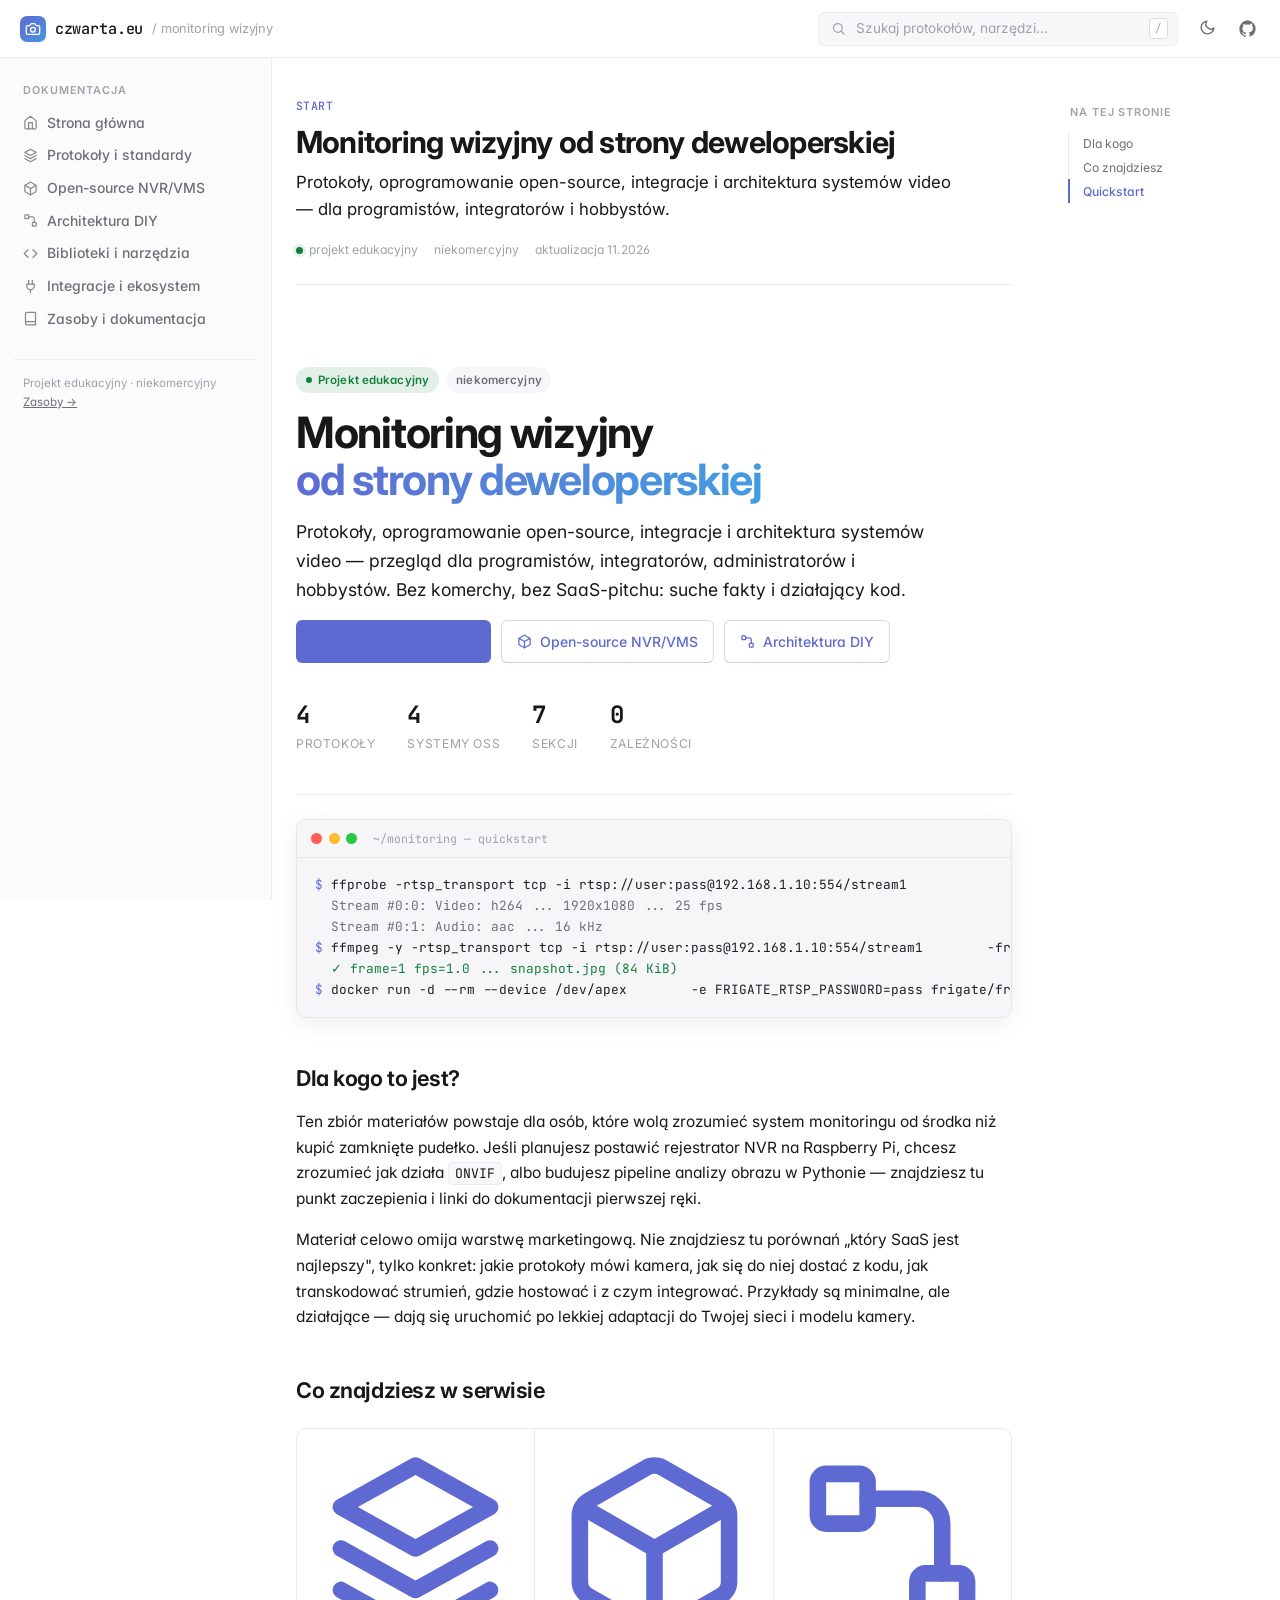
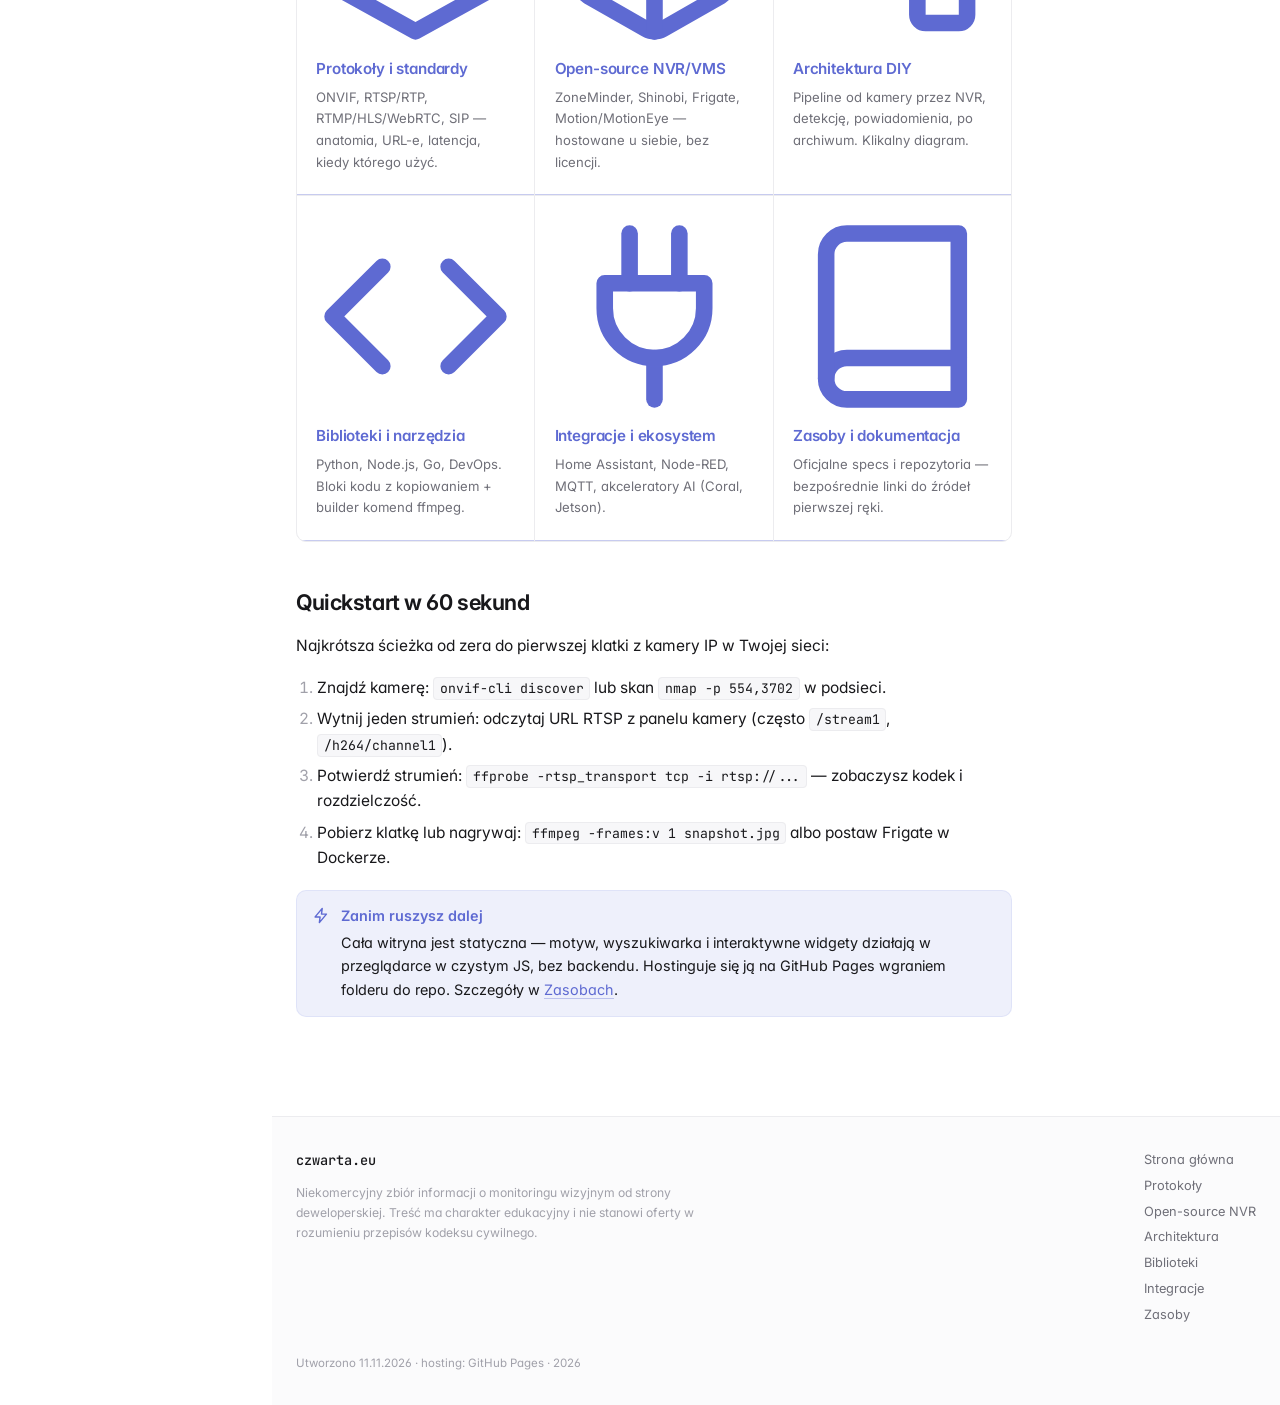
==== index.html @ 7a82b3ee "Add files via upload" ====
<!DOCTYPE html>
<html lang="pl" data-theme="light">
<head>
<meta charset="UTF-8">
<meta name="viewport" content="width=device-width, initial-scale=1.0">
<title>Monitoring wizyjny — od strony deweloperskiej</title>
<meta name="description" content="Protokoły, open-source NVR, architektura i integracje systemów monitoringu video — zbiór techniczny dla programistów i integratorów.">
<meta name="theme-color" content="#5e6ad2">
<meta property="og:title" content="Monitoring wizyjny — od strony deweloperskiej">
<meta property="og:description" content="Protokoły, open-source NVR, architektura i integracje systemów monitoringu video — zbiór techniczny dla programistów i integratorów.">
<meta property="og:type" content="website">
<meta property="og:locale" content="pl_PL">
<link rel="stylesheet" href="./assets/style.css">
<link rel="icon" href="data:image/svg+xml,%3Csvg xmlns='http://www.w3.org/2000/svg' viewBox='0 0 24 24'%3E%3Crect width='24' height='24' rx='5' fill='%235e6ad2'/%3E%3Cpath d='M14.5 7h-4L8 9H6a1.5 1.5 0 0 0-1.5 1.5v5A1.5 1.5 0 0 0 6 17h12a1.5 1.5 0 0 0 1.5-1.5v-5A1.5 1.5 0 0 0 18 9h-2l-1.5-2Z' fill='none' stroke='white' stroke-width='1.5'/%3E%3Ccircle cx='12' cy='13' r='2.5' fill='none' stroke='white' stroke-width='1.5'/%3E%3C/svg%3E">
</head>
<body>
<a class="skip" href="#main">Przejdź do treści</a>
<header class="topbar">
  <button class="icon-btn menu-btn" data-menu-open aria-label="Otwórz menu" aria-expanded="false" aria-controls="sidebar"><svg viewBox="0 0 24 24" fill="none" stroke="currentColor" stroke-width="2" stroke-linecap="round"><path d="M3 6h18M3 12h18M3 18h18"/></svg></button>
  <a class="brand" href="./index.html" aria-label="czwarta.eu — strona główna">
    <span class="brand-mark" aria-hidden="true"><svg viewBox="0 0 24 24" fill="none" stroke="currentColor" stroke-width="2" stroke-linecap="round" stroke-linejoin="round"><path d="M14.5 4h-5L7 7H4a2 2 0 0 0-2 2v9a2 2 0 0 0 2 2h16a2 2 0 0 0 2-2V9a2 2 0 0 0-2-2h-3l-2.5-3Z"/><circle cx="12" cy="13" r="3.5"/></svg></span>
    <span class="brand-domain">czwarta.eu</span>
    <span class="brand-sub">/ monitoring wizyjny</span>
  </a>
  <span class="spacer"></span>
  <div class="search" data-search>
    <div class="search-field">
      <svg viewBox="0 0 24 24" fill="none" stroke="currentColor" stroke-width="2" stroke-linecap="round" stroke-linejoin="round"><circle cx="11" cy="11" r="7"/><path d="m21 21-4.3-4.3"/></svg>
      <input type="text" class="search-input" placeholder="Szukaj protokołów, narzędzi…" aria-label="Szukaj" autocomplete="off" spellcheck="false">
      <kbd class="search-kbd">/</kbd>
    </div>
    <div class="search-results" role="listbox" aria-label="Wyniki wyszukiwania"></div>
  </div>
  <div class="topbar-actions">
    <button class="icon-btn" data-theme-toggle aria-label="Przełącz motyw" title="Przełącz motyw (t)">
      <span class="moon"><svg viewBox="0 0 24 24" fill="none" stroke="currentColor" stroke-width="2" stroke-linecap="round" stroke-linejoin="round"><path d="M21 12.8A9 9 0 1 1 11.2 3 7 7 0 0 0 21 12.8Z"/></svg></span><span class="sun"><svg viewBox="0 0 24 24" fill="none" stroke="currentColor" stroke-width="2" stroke-linecap="round" stroke-linejoin="round"><circle cx="12" cy="12" r="4"/><path d="M12 2v2M12 20v2M4.9 4.9l1.4 1.4M17.7 17.7l1.4 1.4M2 12h2M20 12h2M4.9 19.1l1.4-1.4M17.7 6.3l1.4-1.4"/></svg></span>
    </button>
    <a class="icon-btn" href="https://github.com" target="_blank" rel="noopener" aria-label="Kod źródłowy na GitHub" title="GitHub"><svg viewBox="0 0 24 24" fill="currentColor"><path d="M12 .5A12 12 0 0 0 .5 12.5a12 12 0 0 0 8.2 11.4c.6.1.8-.3.8-.6v-2c-3.3.7-4-1.6-4-1.6-.6-1.4-1.3-1.8-1.3-1.8-1.1-.7.1-.7.1-.7 1.2.1 1.8 1.2 1.8 1.2 1.1 1.8 2.8 1.3 3.5 1 .1-.8.4-1.3.8-1.6-2.7-.3-5.5-1.3-5.5-5.9 0-1.3.5-2.4 1.2-3.2 0-.4-.5-1.6.2-3.2 0 0 1-.3 3.3 1.2a11.5 11.5 0 0 1 6 0C17.3 4.7 18.3 5 18.3 5c.7 1.6.2 2.8.1 3.2.8.8 1.2 1.9 1.2 3.2 0 4.6-2.8 5.6-5.5 5.9.4.4.8 1.1.8 2.2v3.3c0 .3.2.7.8.6A12 12 0 0 0 23.5 12.5 12 12 0 0 0 12 .5Z"/></svg></a>
  </div>
</header>
<div class="layout">
<aside class="sidebar" id="sidebar">
  <nav class="nav-section">
    <div class="nav-label">Dokumentacja</div>
    <a class="nav-link" href="./index.html"><span class="nav-ico" aria-hidden="true"><svg viewBox="0 0 24 24" fill="none" stroke="currentColor" stroke-width="2" stroke-linecap="round" stroke-linejoin="round"><path d="m3 9 9-7 9 7v11a2 2 0 0 1-2 2H5a2 2 0 0 1-2-2z"/><path d="M9 22V12h6v10"/></svg></span><span>Strona główna</span></a>
    <a class="nav-link" href="./protocols.html"><span class="nav-ico" aria-hidden="true"><svg viewBox="0 0 24 24" fill="none" stroke="currentColor" stroke-width="2" stroke-linecap="round" stroke-linejoin="round"><path d="m12 2 9 5-9 5-9-5 9-5Z"/><path d="m3 12 9 5 9-5"/><path d="m3 17 9 5 9-5"/></svg></span><span>Protokoły i standardy</span></a>
    <a class="nav-link" href="./oss.html"><span class="nav-ico" aria-hidden="true"><svg viewBox="0 0 24 24" fill="none" stroke="currentColor" stroke-width="2" stroke-linecap="round" stroke-linejoin="round"><path d="M21 8a2 2 0 0 0-1-1.73l-7-4a2 2 0 0 0-2 0l-7 4A2 2 0 0 0 3 8v8a2 2 0 0 0 1 1.73l7 4a2 2 0 0 0 2 0l7-4A2 2 0 0 0 21 16Z"/><path d="m3.3 7 8.7 5 8.7-5"/><path d="M12 22V12"/></svg></span><span>Open-source NVR/VMS</span></a>
    <a class="nav-link" href="./architecture.html"><span class="nav-ico" aria-hidden="true"><svg viewBox="0 0 24 24" fill="none" stroke="currentColor" stroke-width="2" stroke-linecap="round" stroke-linejoin="round"><rect x="3" y="3" width="6" height="6" rx="1"/><rect x="15" y="15" width="6" height="6" rx="1"/><path d="M9 6h6a3 3 0 0 1 3 3v6"/></svg></span><span>Architektura DIY</span></a>
    <a class="nav-link" href="./libraries.html"><span class="nav-ico" aria-hidden="true"><svg viewBox="0 0 24 24" fill="none" stroke="currentColor" stroke-width="2" stroke-linecap="round" stroke-linejoin="round"><polyline points="16 18 22 12 16 6"/><polyline points="8 6 2 12 8 18"/></svg></span><span>Biblioteki i narzędzia</span></a>
    <a class="nav-link" href="./integration.html"><span class="nav-ico" aria-hidden="true"><svg viewBox="0 0 24 24" fill="none" stroke="currentColor" stroke-width="2" stroke-linecap="round" stroke-linejoin="round"><path d="M12 22v-5"/><path d="M9 8V2"/><path d="M15 8V2"/><path d="M18 8v3a6 6 0 0 1-12 0V8Z"/></svg></span><span>Integracje i ekosystem</span></a>
    <a class="nav-link" href="./resources.html"><span class="nav-ico" aria-hidden="true"><svg viewBox="0 0 24 24" fill="none" stroke="currentColor" stroke-width="2" stroke-linecap="round" stroke-linejoin="round"><path d="M4 19.5A2.5 2.5 0 0 1 6.5 17H20"/><path d="M6.5 2H20v20H6.5A2.5 2.5 0 0 1 4 19.5v-15A2.5 2.5 0 0 1 6.5 2Z"/></svg></span><span>Zasoby i dokumentacja</span></a>
  </nav>
  <div class="sidebar-foot">
    Projekt edukacyjny · niekomercyjny<br>
    <a href="./resources.html">Zasoby →</a>
  </div>
</aside>
<div class="sidebar-overlay" data-menu-close aria-hidden="true"></div>
  <div class="main" id="main">
    <div class="main-inner">
      <div class="content">
        <div class="page-head">
          <div class="page-eyebrow">Start</div>
          <h1 class="page-title">Monitoring wizyjny od strony deweloperskiej</h1>
          <p class="page-lead">Protokoły, oprogramowanie open-source, integracje i architektura systemów video — dla programistów, integratorów i hobbystów.</p>
          <div class="page-meta"><span><span class="dot"></span> projekt edukacyjny</span><span><span>niekomercyjny</span></span><span><span>aktualizacja 11.2026</span></span></div>
        </div>
<section class="hero">
  <div class="hero-eyebrow">
    <span class="badge green live"><span class="dot"></span> Projekt edukacyjny</span>
    <span class="badge neutral">niekomercyjny</span>
  </div>
  <h1 class="hero-title">Monitoring wizyjny<br><span class="grad">od strony deweloperskiej</span></h1>
  <p class="hero-sub">Protokoły, oprogramowanie open-source, integracje i architektura systemów video — przegląd dla programistów, integratorów, administratorów i hobbystów. Bez komerchy, bez SaaS-pitchu: suche fakty i działający kod.</p>
  <div class="hero-actions">
    <a class="btn btn-primary" href="./protocols.html"><svg viewBox="0 0 24 24" fill="none" stroke="currentColor" stroke-width="2" stroke-linecap="round" stroke-linejoin="round"><path d="m12 2 9 5-9 5-9-5 9-5Z"/><path d="m3 12 9 5 9-5"/><path d="m3 17 9 5 9-5"/></svg> Przegląd protokołów</a>
    <a class="btn" href="./oss.html"><svg viewBox="0 0 24 24" fill="none" stroke="currentColor" stroke-width="2" stroke-linecap="round" stroke-linejoin="round"><path d="M21 8a2 2 0 0 0-1-1.73l-7-4a2 2 0 0 0-2 0l-7 4A2 2 0 0 0 3 8v8a2 2 0 0 0 1 1.73l7 4a2 2 0 0 0 2 0l7-4A2 2 0 0 0 21 16Z"/><path d="m3.3 7 8.7 5 8.7-5"/><path d="M12 22V12"/></svg> Open-source NVR/VMS</a>
    <a class="btn" href="./architecture.html"><svg viewBox="0 0 24 24" fill="none" stroke="currentColor" stroke-width="2" stroke-linecap="round" stroke-linejoin="round"><rect x="3" y="3" width="6" height="6" rx="1"/><rect x="15" y="15" width="6" height="6" rx="1"/><path d="M9 6h6a3 3 0 0 1 3 3v6"/></svg> Architektura DIY</a>
  </div>
  <div class="hero-stats">
    <div class="stat"><div class="stat-num">4</div><div class="stat-label">Protokoły</div></div>
    <div class="stat"><div class="stat-num">4</div><div class="stat-label">Systemy OSS</div></div>
    <div class="stat"><div class="stat-num">7</div><div class="stat-label">Sekcji</div></div>
    <div class="stat"><div class="stat-num">0</div><div class="stat-label">Zależności</div></div>
  </div>
</section>

<div class="terminal">
  <div class="terminal-bar">
    <span class="terminal-dot r"></span><span class="terminal-dot y"></span><span class="terminal-dot g"></span>
    <span class="terminal-title">~/monitoring — quickstart</span>
  </div>
  <pre><span class="prompt">$</span> ffprobe -rtsp_transport tcp -i rtsp://user:pass@192.168.1.10:554/stream1
<span class="out">  Stream #0:0: Video: h264 ... 1920x1080 ... 25 fps</span>
<span class="out">  Stream #0:1: Audio: aac ... 16 kHz</span>
<span class="prompt">$</span> ffmpeg -y -rtsp_transport tcp -i rtsp://user:pass@192.168.1.10:554/stream1        -frames:v 1 -q:v 2 snapshot.jpg
<span class="ok">  ✓ frame=1 fps=1.0 ... snapshot.jpg (84 KiB)</span>
<span class="prompt">$</span> docker run -d --rm --device /dev/apex        -e FRIGATE_RTSP_PASSWORD=pass frigate/frigate</pre>
</div>

<h2 id="dla-kogo">Dla kogo to jest? <a class="anchor" href="#dla-kogo">#</a></h2>
<p>Ten zbiór materiałów powstaje dla osób, które wolą zrozumieć system monitoringu od środka niż kupić zamknięte pudełko. Jeśli planujesz postawić rejestrator NVR na Raspberry Pi, chcesz zrozumieć jak działa <code>ONVIF</code>, albo budujesz pipeline analizy obrazu w Pythonie — znajdziesz tu punkt zaczepienia i linki do dokumentacji pierwszej ręki.</p>
<p>Materiał celowo omija warstwę marketingową. Nie znajdziesz tu porównań „który SaaS jest najlepszy", tylko konkret: jakie protokoły mówi kamera, jak się do niej dostać z kodu, jak transkodować strumień, gdzie hostować i z czym integrować. Przykłady są minimalne, ale działające — dają się uruchomić po lekkiej adaptacji do Twojej sieci i modelu kamery.</p>

<h2 id="co-znajdziesz">Co znajdziesz w serwisie <a class="anchor" href="#co-znajdziesz">#</a></h2>
<div class="feature-grid">
  <a class="feature" href="./protocols.html"><span class="feature-ico"><svg viewBox="0 0 24 24" fill="none" stroke="currentColor" stroke-width="2" stroke-linecap="round" stroke-linejoin="round"><path d="m12 2 9 5-9 5-9-5 9-5Z"/><path d="m3 12 9 5 9-5"/><path d="m3 17 9 5 9-5"/></svg></span><h3>Protokoły i standardy</h3><p>ONVIF, RTSP/RTP, RTMP/HLS/WebRTC, SIP — anatomia, URL-e, latencja, kiedy którego użyć.</p></a>
  <a class="feature" href="./oss.html"><span class="feature-ico"><svg viewBox="0 0 24 24" fill="none" stroke="currentColor" stroke-width="2" stroke-linecap="round" stroke-linejoin="round"><path d="M21 8a2 2 0 0 0-1-1.73l-7-4a2 2 0 0 0-2 0l-7 4A2 2 0 0 0 3 8v8a2 2 0 0 0 1 1.73l7 4a2 2 0 0 0 2 0l7-4A2 2 0 0 0 21 16Z"/><path d="m3.3 7 8.7 5 8.7-5"/><path d="M12 22V12"/></svg></span><h3>Open-source NVR/VMS</h3><p>ZoneMinder, Shinobi, Frigate, Motion/MotionEye — hostowane u siebie, bez licencji.</p></a>
  <a class="feature" href="./architecture.html"><span class="feature-ico"><svg viewBox="0 0 24 24" fill="none" stroke="currentColor" stroke-width="2" stroke-linecap="round" stroke-linejoin="round"><rect x="3" y="3" width="6" height="6" rx="1"/><rect x="15" y="15" width="6" height="6" rx="1"/><path d="M9 6h6a3 3 0 0 1 3 3v6"/></svg></span><h3>Architektura DIY</h3><p>Pipeline od kamery przez NVR, detekcję, powiadomienia, po archiwum. Klikalny diagram.</p></a>
  <a class="feature" href="./libraries.html"><span class="feature-ico"><svg viewBox="0 0 24 24" fill="none" stroke="currentColor" stroke-width="2" stroke-linecap="round" stroke-linejoin="round"><polyline points="16 18 22 12 16 6"/><polyline points="8 6 2 12 8 18"/></svg></span><h3>Biblioteki i narzędzia</h3><p>Python, Node.js, Go, DevOps. Bloki kodu z kopiowaniem + builder komend ffmpeg.</p></a>
  <a class="feature" href="./integration.html"><span class="feature-ico"><svg viewBox="0 0 24 24" fill="none" stroke="currentColor" stroke-width="2" stroke-linecap="round" stroke-linejoin="round"><path d="M12 22v-5"/><path d="M9 8V2"/><path d="M15 8V2"/><path d="M18 8v3a6 6 0 0 1-12 0V8Z"/></svg></span><h3>Integracje i ekosystem</h3><p>Home Assistant, Node-RED, MQTT, akceleratory AI (Coral, Jetson).</p></a>
  <a class="feature" href="./resources.html"><span class="feature-ico"><svg viewBox="0 0 24 24" fill="none" stroke="currentColor" stroke-width="2" stroke-linecap="round" stroke-linejoin="round"><path d="M4 19.5A2.5 2.5 0 0 1 6.5 17H20"/><path d="M6.5 2H20v20H6.5A2.5 2.5 0 0 1 4 19.5v-15A2.5 2.5 0 0 1 6.5 2Z"/></svg></span><h3>Zasoby i dokumentacja</h3><p>Oficjalne specs i repozytoria — bezpośrednie linki do źródeł pierwszej ręki.</p></a>
</div>

<h2 id="quickstart">Quickstart w 60 sekund <a class="anchor" href="#quickstart">#</a></h2>
<p>Najkrótsza ścieżka od zera do pierwszej klatki z kamery IP w Twojej sieci:</p>
<ol>
  <li>Znajdź kamerę: <code>onvif-cli discover</code> lub skan <code>nmap -p 554,3702</code> w podsieci.</li>
  <li>Wytnij jeden strumień: odczytaj URL RTSP z panelu kamery (często <code>/stream1</code>, <code>/h264/channel1</code>).</li>
  <li>Potwierdź strumień: <code>ffprobe -rtsp_transport tcp -i rtsp://...</code> — zobaczysz kodek i rozdzielczość.</li>
  <li>Pobierz klatkę lub nagrywaj: <code>ffmpeg -frames:v 1 snapshot.jpg</code> albo postaw Frigate w Dockerze.</li>
</ol>
<div class="callout callout-note"><span class="callout-ico" aria-hidden="true"><svg viewBox="0 0 24 24" fill="none" stroke="currentColor" stroke-width="2" stroke-linecap="round" stroke-linejoin="round"><path d="M13 2 3 14h7l-1 8 10-12h-7l1-8Z"/></svg></span><div class="callout-body"><div class="callout-title">Zanim ruszysz dalej</div><p>Cała witryna jest statyczna — motyw, wyszukiwarka i interaktywne widgety działają w przeglądarce w czystym JS, bez backendu. Hostinguje się ją na GitHub Pages wgraniem folderu do repo. Szczegóły w <a href="./resources.html">Zasobach</a>.</p></div></div>

      </div>
<aside class="toc" data-toc aria-label="Spis treści">
  <div class="toc-label">Na tej stronie</div>
  <ul>
      <li><a href="#dla-kogo">Dla kogo</a></li>
      <li><a href="#co-znajdziesz">Co znajdziesz</a></li>
      <li><a href="#quickstart">Quickstart</a></li>
  </ul>
</aside>

    </div>
  </div>
</div>
<footer class="footer">
  <div class="footer-inner">
    <div>
      <div class="footer-brand">czwarta.eu</div>
      <p class="footer-note">Niekomercyjny zbiór informacji o monitoringu wizyjnym od strony deweloperskiej. Treść ma charakter edukacyjny i nie stanowi oferty w rozumieniu przepisów kodeksu cywilnego.</p>
    </div>
    <div class="footer-links">
      <a href="./index.html">Strona główna</a>
      <a href="./protocols.html">Protokoły</a>
      <a href="./oss.html">Open-source NVR</a>
      <a href="./architecture.html">Architektura</a>
      <a href="./libraries.html">Biblioteki</a>
      <a href="./integration.html">Integracje</a>
      <a href="./resources.html">Zasoby</a>
    </div>
    <div class="footer-copy">Utworzono 11.11.2026 · hosting: GitHub Pages · <span data-year>2026</span></div>
  </div>
</footer>
<script src="./assets/app.js"></script>
</body>
</html>
---- assets/style.css ----
/* ============================================================================
   czwarta.eu — design system
   Clean-minimal docs (Stripe / Linear vibe) · light + dark · no build step
   ============================================================================ */

@import url('https://fonts.googleapis.com/css2?family=Inter:wght@400;500;600;700&family=JetBrains+Mono:wght@400;500;600&display=swap');

:root {
  --font-sans: 'Inter', -apple-system, BlinkMacSystemFont, 'Segoe UI', Roboto, 'Helvetica Neue', Arial, sans-serif;
  --font-mono: 'JetBrains Mono', ui-monospace, 'SFMono-Regular', Consolas, Menlo, monospace;

  /* light */
  --bg: #ffffff;
  --bg-subtle: #fbfbfc;
  --bg-elevated: #ffffff;
  --surface: #f7f7f9;
  --surface-2: #efeff3;
  --border: #ececef;
  --border-strong: #dadae0;
  --text: #18181b;
  --text-muted: #6f6f78;
  --text-subtle: #a1a1aa;
  --accent: #5e6ad2;
  --accent-hover: #4f51c4;
  --accent-soft: rgba(94, 106, 210, 0.10);
  --accent-contrast: #ffffff;
  --code-bg: #f6f6f9;
  --code-text: #1f1f23;
  --code-border: #e7e7ec;
  --green: #15803d;
  --green-soft: rgba(21, 128, 61, 0.12);
  --red: #b91c1c;
  --red-soft: rgba(185, 28, 28, 0.10);
  --amber: #b45309;
  --amber-soft: rgba(180, 83, 9, 0.12);
  --blue: #1d4ed8;
  --blue-soft: rgba(29, 78, 216, 0.10);

  --radius-sm: 6px;
  --radius: 10px;
  --radius-lg: 14px;
  --shadow-sm: 0 1px 2px rgba(24, 24, 27, 0.05);
  --shadow: 0 6px 24px rgba(24, 24, 27, 0.07);
  --shadow-lg: 0 18px 50px rgba(24, 24, 27, 0.14);

  --sidebar-w: 272px;
  --topbar-h: 58px;
  --content-w: 760px;
  --toc-w: 188px;

  --ease: cubic-bezier(.4, 0, .2, 1);
}

[data-theme="dark"] {
  --bg: #0b0b0f;
  --bg-subtle: #0b0b0f;
  --bg-elevated: #14141b;
  --surface: #16161e;
  --surface-2: #1d1d27;
  --border: #24242f;
  --border-strong: #34343f;
  --text: #e9e9ef;
  --text-muted: #9b9bab;
  --text-subtle: #6a6a78;
  --accent: #8189ff;
  --accent-hover: #9aa0ff;
  --accent-soft: rgba(129, 137, 255, 0.16);
  --accent-contrast: #0b0b0f;
  --code-bg: #131319;
  --code-text: #d6d6e2;
  --code-border: #24242f;
  --green: #34d399;
  --green-soft: rgba(52, 211, 153, 0.14);
  --red: #f87171;
  --red-soft: rgba(248, 113, 113, 0.12);
  --amber: #fbbf24;
  --amber-soft: rgba(251, 191, 36, 0.12);
  --blue: #60a5fa;
  --blue-soft: rgba(96, 165, 250, 0.12);
  --shadow-sm: 0 1px 2px rgba(0, 0, 0, 0.4);
  --shadow: 0 6px 24px rgba(0, 0, 0, 0.4);
  --shadow-lg: 0 18px 50px rgba(0, 0, 0, 0.6);
}

/* ---- reset ---- */
*, *::before, *::after { box-sizing: border-box; }
html { -webkit-text-size-adjust: 100%; scroll-behavior: smooth; }
body {
  margin: 0;
  font-family: var(--font-sans);
  font-size: 15.5px;
  line-height: 1.65;
  color: var(--text);
  background: var(--bg);
  -webkit-font-smoothing: antialiased;
  text-rendering: optimizeLegibility;
  font-feature-settings: "cv02", "cv03", "cv04", "cv11";
}
::selection { background: var(--accent-soft); color: var(--text); }

.skip {
  position: fixed; top: -100px; left: 0; z-index: 100;
  background: var(--accent); color: var(--accent-contrast);
  padding: .5rem .8rem; border-radius: 0 0 var(--radius-sm) 0; font-size: .85rem; font-weight: 500;
}
.skip:focus { top: 0; }

:focus-visible { outline: 2px solid var(--accent); outline-offset: 2px; border-radius: 3px; }

/* ---- scrollbar ---- */
* { scrollbar-width: thin; scrollbar-color: var(--border-strong) transparent; }
::-webkit-scrollbar { width: 10px; height: 10px; }
::-webkit-scrollbar-thumb { background: var(--border-strong); border-radius: 8px; border: 3px solid var(--bg); }
::-webkit-scrollbar-thumb:hover { background: var(--text-subtle); }

/* =========================================================================
   TOPBAR
   ========================================================================= */
.topbar {
  position: fixed; top: 0; left: 0; right: 0; height: var(--topbar-h);
  z-index: 60;
  display: flex; align-items: center; gap: .75rem;
  padding: 0 1rem 0 1.25rem;
  background: color-mix(in srgb, var(--bg) 82%, transparent);
  backdrop-filter: saturate(180%) blur(12px);
  -webkit-backdrop-filter: saturate(180%) blur(12px);
  border-bottom: 1px solid var(--border);
}
.brand {
  display: flex; align-items: center; gap: .55rem;
  font-weight: 600; font-size: .95rem; color: var(--text);
  text-decoration: none; letter-spacing: -0.01em; white-space: nowrap;
}
.brand:hover { text-decoration: none; }
.brand-mark {
  width: 26px; height: 26px; flex: none; border-radius: 7px;
  display: grid; place-items: center;
  background: linear-gradient(135deg, var(--accent), color-mix(in srgb, var(--accent) 60%, #22d3ee));
  color: #fff; box-shadow: var(--shadow-sm);
}
.brand-mark svg { width: 16px; height: 16px; }
.brand-domain { font-family: var(--font-mono); font-weight: 500; }
.brand-sub { color: var(--text-subtle); font-weight: 400; font-size: .8rem; }

.spacer { flex: 1; }

.search {
  position: relative; width: 100%; max-width: 360px;
}
.search-field {
  display: flex; align-items: center; gap: .5rem;
  height: 34px; padding: 0 .6rem 0 .7rem;
  background: var(--surface); border: 1px solid var(--border);
  border-radius: var(--radius-sm); transition: border-color .15s, background .15s;
}
.search-field:focus-within { border-color: var(--accent); background: var(--bg-elevated); box-shadow: 0 0 0 3px var(--accent-soft); }
.search-field svg { width: 15px; height: 15px; color: var(--text-subtle); flex: none; }
.search-input {
  flex: 1; min-width: 0; border: 0; outline: 0; background: transparent;
  font: inherit; font-size: .85rem; color: var(--text);
}
.search-input::placeholder { color: var(--text-subtle); }
.search-kbd {
  font-family: var(--font-mono); font-size: .68rem; color: var(--text-subtle);
  border: 1px solid var(--border-strong); border-radius: 4px; padding: .05rem .3rem;
  background: var(--bg);
}
.search-results {
  position: absolute; top: calc(100% + 6px); left: 0; right: 0;
  background: var(--bg-elevated); border: 1px solid var(--border);
  border-radius: var(--radius); box-shadow: var(--shadow-lg);
  max-height: 360px; overflow-y: auto; padding: .35rem;
  display: none; z-index: 80;
}
.search.open .search-results { display: block; }
.sr-item {
  display: flex; flex-direction: column; gap: .1rem;
  padding: .5rem .6rem; border-radius: var(--radius-sm);
  color: var(--text); text-decoration: none; cursor: pointer;
}
.sr-item:hover, .sr-item.active { background: var(--accent-soft); }
.sr-item .sr-title { font-size: .85rem; font-weight: 500; }
.sr-item .sr-path { font-family: var(--font-mono); font-size: .72rem; color: var(--text-subtle); }
.sr-empty { padding: .6rem; font-size: .82rem; color: var(--text-muted); text-align: center; }

.topbar-actions { display: flex; align-items: center; gap: .35rem; flex: none; }
.icon-btn {
  width: 34px; height: 34px; display: grid; place-items: center;
  border: 1px solid transparent; border-radius: var(--radius-sm);
  background: transparent; color: var(--text-muted); cursor: pointer;
  transition: background .15s, color .15s, border-color .15s;
}
.icon-btn:hover { background: var(--surface); color: var(--text); border-color: var(--border); }
.icon-btn svg { width: 17px; height: 17px; }
.icon-btn .sun { display: none; }
[data-theme="dark"] .icon-btn .sun { display: block; }
[data-theme="dark"] .icon-btn .moon { display: none; }

.menu-btn { display: none; }

/* =========================================================================
   SIDEBAR
   ========================================================================= */
.sidebar {
  position: fixed; top: var(--topbar-h); left: 0; bottom: 0;
  width: var(--sidebar-w); overflow-y: auto;
  padding: 1.5rem .85rem 3rem;
  border-right: 1px solid var(--border);
  background: var(--bg-subtle);
  z-index: 45;
}
.nav-section { margin-bottom: 1.4rem; }
.nav-label {
  font-size: .68rem; font-weight: 600; text-transform: uppercase;
  letter-spacing: .08em; color: var(--text-subtle);
  padding: 0 .6rem .45rem;
}
.nav-link {
  display: flex; align-items: center; gap: .55rem;
  padding: .42rem .6rem; margin-bottom: 1px;
  border-radius: var(--radius-sm);
  color: var(--text-muted); text-decoration: none;
  font-size: .875rem; font-weight: 500; line-height: 1.3;
  transition: background .12s, color .12s;
}
.nav-link:hover { background: var(--surface); color: var(--text); text-decoration: none; }
.nav-link.active { background: var(--accent-soft); color: var(--accent); font-weight: 600; }
.nav-link .nav-ico { width: 15px; height: 15px; flex: none; opacity: .8; }
.nav-link .nav-count {
  margin-left: auto; font-size: .68rem; font-family: var(--font-mono);
  color: var(--text-subtle); background: var(--surface); padding: .02rem .35rem; border-radius: 4px;
}
.nav-link.active .nav-count { background: var(--accent-soft); color: var(--accent); }

.sidebar-foot {
  margin-top: 1.5rem; padding: .9rem .6rem;
  border-top: 1px solid var(--border); font-size: .72rem; color: var(--text-subtle);
}
.sidebar-foot a { color: var(--text-muted); }

.sidebar-overlay {
  position: fixed; inset: 0; background: rgba(0,0,0,.45);
  opacity: 0; pointer-events: none; transition: opacity .2s var(--ease); z-index: 44;
}
body.sidebar-open .sidebar-overlay { opacity: 1; pointer-events: auto; }

/* =========================================================================
   LAYOUT / CONTENT
   ========================================================================= */
.main {
  margin-left: var(--sidebar-w);
  margin-top: var(--topbar-h);
  min-height: calc(100vh - var(--topbar-h));
}
.main-inner {
  max-width: calc(var(--content-w) + var(--toc-w) + 96px);
  margin: 0 auto;
  display: grid;
  grid-template-columns: minmax(0, var(--content-w)) var(--toc-w);
  gap: 56px;
  padding: 2.4rem 1.5rem 5rem;
}
.content { min-width: 0; }

/* page header */
.page-head { margin-bottom: 2rem; padding-bottom: 1.5rem; border-bottom: 1px solid var(--border); }
.page-eyebrow {
  font-family: var(--font-mono); font-size: .72rem; font-weight: 500;
  color: var(--accent); letter-spacing: .04em; margin-bottom: .6rem; text-transform: uppercase;
}
.page-title { font-size: 1.9rem; font-weight: 700; letter-spacing: -0.025em; line-height: 1.15; margin: 0 0 .55rem; }
.page-lead { font-size: 1.05rem; color: var(--text-muted); margin: 0; max-width: 60ch; }
.page-meta { display: flex; flex-wrap: wrap; gap: 1rem; margin-top: 1rem; font-size: .76rem; color: var(--text-subtle); }
.page-meta span { display: inline-flex; align-items: center; gap: .35rem; }
.page-meta .dot { width: 7px; height: 7px; border-radius: 50%; background: var(--green); box-shadow: 0 0 0 3px var(--green-soft); }

/* typography */
.content h2 {
  font-size: 1.35rem; font-weight: 650; letter-spacing: -0.02em;
  margin: 2.4rem 0 .8rem; padding-top: .3rem;
  scroll-margin-top: calc(var(--topbar-h) + 16px);
}
.content h2 .anchor { margin-left: .4rem; color: var(--text-subtle); text-decoration: none; opacity: 0; transition: opacity .15s; font-weight: 400; }
.content h2:hover .anchor { opacity: 1; }
.content h3 { font-size: 1.08rem; font-weight: 600; margin: 1.8rem 0 .5rem; letter-spacing: -0.01em; }
.content h4 { font-size: .95rem; font-weight: 600; margin: 1.4rem 0 .4rem; color: var(--text); }
.content p { margin: 0 0 1rem; color: var(--text); }
.content p.muted { color: var(--text-muted); }
.content ul, .content ol { margin: 0 0 1.1rem; padding-left: 1.3rem; }
.content li { margin-bottom: .35rem; }
.content li::marker { color: var(--text-subtle); }
.content a { color: var(--accent); text-decoration: none; border-bottom: 1px solid color-mix(in srgb, var(--accent) 35%, transparent); transition: border-color .15s; }
.content a:hover { border-bottom-color: var(--accent); }
.content strong { font-weight: 650; color: var(--text); }
.content hr { border: 0; border-top: 1px solid var(--border); margin: 2.2rem 0; }

/* inline code */
.content code, .inline-code {
  font-family: var(--font-mono); font-size: .85em;
  background: var(--surface); color: var(--text);
  padding: .12rem .36rem; border-radius: 4px; border: 1px solid var(--border);
}
.content a code { border-color: color-mix(in srgb, var(--accent) 30%, transparent); }

/* code block */
.code-block {
  position: relative; margin: 1.2rem 0; background: var(--code-bg);
  border: 1px solid var(--code-border); border-radius: var(--radius); overflow: hidden;
}
.code-block .code-head {
  display: flex; align-items: center; justify-content: space-between;
  padding: .5rem .9rem; border-bottom: 1px solid var(--code-border);
  background: color-mix(in srgb, var(--surface) 60%, transparent);
  font-size: .72rem; color: var(--text-subtle);
}
.code-block .code-lang { font-family: var(--font-mono); font-weight: 500; text-transform: uppercase; letter-spacing: .05em; }
.code-block pre { margin: 0; padding: 1rem 1.1rem; overflow-x: auto; }
.code-block code { font-family: var(--font-mono); font-size: .83rem; line-height: 1.6; background: none; border: 0; padding: 0; color: var(--code-text); white-space: pre; }
.code-block .tok-k { color: var(--accent); }
.code-block .tok-s { color: var(--green); }
.code-block .tok-c { color: var(--text-subtle); font-style: italic; }
.code-block .tok-n { color: var(--amber); }
.code-block .tok-f { color: var(--blue); }
.copy-btn {
  border: 1px solid var(--border); background: var(--bg-elevated); color: var(--text-muted);
  font: inherit; font-size: .7rem; font-weight: 500; padding: .22rem .5rem;
  border-radius: 5px; cursor: pointer; transition: all .15s; display: inline-flex; align-items: center; gap: .3rem;
}
.copy-btn:hover { color: var(--text); border-color: var(--border-strong); }
.copy-btn.copied { color: var(--green); border-color: var(--green-soft); background: var(--green-soft); }
.copy-btn svg { width: 12px; height: 12px; }

/* =========================================================================
   COMPONENTS
   ========================================================================= */
.card-grid { display: grid; grid-template-columns: repeat(auto-fit, minmax(240px, 1fr)); gap: .9rem; margin: 1.2rem 0; }
.card {
  background: var(--bg-elevated); border: 1px solid var(--border); border-radius: var(--radius);
  padding: 1.1rem 1.15rem; transition: border-color .15s, transform .15s, box-shadow .15s;
}
.card.hover:hover { border-color: var(--border-strong); transform: translateY(-2px); box-shadow: var(--shadow); }
.card h3 { margin: 0 0 .35rem; font-size: 1rem; font-weight: 600; display: flex; align-items: center; gap: .5rem; }
.card p { margin: 0; font-size: .88rem; color: var(--text-muted); }
.card .card-ico { width: 18px; height: 18px; color: var(--accent); flex: none; }
.card ul { margin: .5rem 0 0; padding-left: 1.05rem; }
.card li { font-size: .85rem; color: var(--text-muted); }

.badge {
  display: inline-flex; align-items: center; gap: .4rem;
  font-size: .72rem; font-weight: 600; padding: .22rem .6rem; border-radius: 999px;
  background: var(--accent-soft); color: var(--accent); letter-spacing: .01em;
}
.badge.green { background: var(--green-soft); color: var(--green); }
.badge.amber { background: var(--amber-soft); color: var(--amber); }
.badge.neutral { background: var(--surface); color: var(--text-muted); }
.badge .dot { width: 6px; height: 6px; border-radius: 50%; background: currentColor; }
.badge.live .dot { animation: pulse 1.8s var(--ease) infinite; }
@keyframes pulse { 0%,100% { opacity: 1; } 50% { opacity: .35; } }

.pill {
  font-family: var(--font-mono); font-size: .72rem; padding: .12rem .45rem;
  border-radius: 5px; background: var(--surface); color: var(--text-muted); border: 1px solid var(--border);
}

.btn {
  display: inline-flex; align-items: center; gap: .5rem;
  font: inherit; font-size: .875rem; font-weight: 500;
  padding: .55rem .95rem; border-radius: var(--radius-sm);
  border: 1px solid var(--border-strong); background: var(--bg-elevated); color: var(--text);
  text-decoration: none; cursor: pointer; transition: all .15s var(--ease);
}
.btn:hover { border-color: var(--text-subtle); text-decoration: none; transform: translateY(-1px); }
.btn-primary { background: var(--accent); border-color: var(--accent); color: var(--accent-contrast); }
.btn-primary:hover { background: var(--accent-hover); border-color: var(--accent-hover); }
.btn svg { width: 15px; height: 15px; }

.callout {
  display: flex; gap: .7rem; padding: .85rem 1rem; border-radius: var(--radius);
  margin: 1.2rem 0; border: 1px solid var(--border); background: var(--surface);
  font-size: .9rem;
}
.callout .callout-ico { width: 17px; height: 17px; flex: none; margin-top: .15rem; }
.callout .callout-body > p:last-child { margin-bottom: 0; }
.callout .callout-title { font-weight: 600; margin-bottom: .15rem; }
.callout-info { border-color: var(--blue-soft); background: var(--blue-soft); }
.callout-info .callout-ico, .callout-info .callout-title { color: var(--blue); }
.callout-note { border-color: var(--accent-soft); background: var(--accent-soft); }
.callout-note .callout-ico, .callout-note .callout-title { color: var(--accent); }
.callout-warn { border-color: var(--amber-soft); background: var(--amber-soft); }
.callout-warn .callout-ico, .callout-warn .callout-title { color: var(--amber); }

/* tables */
.table-wrap { overflow-x: auto; margin: 1.2rem 0; border: 1px solid var(--border); border-radius: var(--radius); }
table { width: 100%; border-collapse: collapse; font-size: .85rem; }
thead { background: var(--surface); }
th, td { text-align: left; padding: .6rem .85rem; border-bottom: 1px solid var(--border); vertical-align: top; }
th { font-weight: 600; color: var(--text); font-size: .78rem; white-space: nowrap; }
tbody tr:last-child td { border-bottom: 0; }
tbody tr:hover { background: var(--surface); }
td code { font-size: .82em; }
.t-yes { color: var(--green); font-weight: 600; }
.t-no { color: var(--text-subtle); }
.t-mid { color: var(--amber); font-weight: 600; }

/* =========================================================================
   HERO (index)
   ========================================================================= */
.hero {
  position: relative; overflow: hidden;
  padding: 3rem 0 2.5rem; margin-bottom: 1.5rem;
  border-bottom: 1px solid var(--border);
}
.hero::before {
  content: ""; position: absolute; inset: -40% -10% auto -10%; height: 380px;
  background: radial-gradient(60% 60% at 50% 0%, var(--accent-soft), transparent 70%);
  pointer-events: none;
}
.hero > * { position: relative; }
.hero-eyebrow { display: inline-flex; align-items: center; gap: .5rem; margin-bottom: 1rem; }
.hero-title { font-size: clamp(1.9rem, 4vw, 2.7rem); font-weight: 700; letter-spacing: -0.03em; line-height: 1.08; margin: 0 0 .9rem; }
.hero-title .grad {
  background: linear-gradient(120deg, var(--accent), color-mix(in srgb, var(--accent) 50%, #22d3ee));
  -webkit-background-clip: text; background-clip: text; color: transparent;
}
.hero-sub { font-size: 1.1rem; color: var(--text-muted); max-width: 58ch; margin: 0 0 1.6rem; }
.hero-actions { display: flex; flex-wrap: wrap; gap: .6rem; margin-bottom: 2rem; }
.hero-stats { display: flex; flex-wrap: wrap; gap: 2rem; }
.stat .stat-num { font-size: 1.5rem; font-weight: 700; font-family: var(--font-mono); letter-spacing: -0.02em; color: var(--text); }
.stat .stat-label { font-size: .76rem; color: var(--text-subtle); text-transform: uppercase; letter-spacing: .05em; }

/* terminal demo */
.terminal {
  margin: 1.5rem 0; background: var(--code-bg); border: 1px solid var(--code-border);
  border-radius: var(--radius); overflow: hidden; box-shadow: var(--shadow);
}
.terminal-bar { display: flex; align-items: center; gap: .4rem; padding: .55rem .9rem; border-bottom: 1px solid var(--code-border); background: color-mix(in srgb, var(--surface) 50%, transparent); }
.terminal-dot { width: 11px; height: 11px; border-radius: 50%; }
.terminal-dot.r { background: #ff5f57; } .terminal-dot.y { background: #febc2e; } .terminal-dot.g { background: #28c840; }
.terminal-title { margin-left: .6rem; font-family: var(--font-mono); font-size: .72rem; color: var(--text-subtle); }
.terminal pre { margin: 0; padding: 1rem 1.1rem; font-family: var(--font-mono); font-size: .8rem; line-height: 1.65; color: var(--code-text); overflow-x: auto; }
.terminal .prompt { color: var(--accent); }
.terminal .out { color: var(--text-muted); }
.terminal .ok { color: var(--green); }

/* feature grid on landing */
.feature-grid { display: grid; grid-template-columns: repeat(auto-fit, minmax(220px, 1fr)); gap: 1px; background: var(--border); border: 1px solid var(--border); border-radius: var(--radius); overflow: hidden; margin: 1.2rem 0; }
.feature { background: var(--bg-elevated); padding: 1.3rem 1.2rem; transition: background .15s; }
.feature:hover { background: var(--surface); }
.feature .feature-ico { width: 22px; height: 22px; color: var(--accent); margin-bottom: .6rem; }
.feature h3 { margin: 0 0 .35rem; font-size: .95rem; font-weight: 600; }
.feature p { margin: 0; font-size: .82rem; color: var(--text-muted); }

/* =========================================================================
   ARCHITECTURE DIAGRAM
   ========================================================================= */
.diagram {
  background: var(--bg-elevated); border: 1px solid var(--border); border-radius: var(--radius-lg);
  padding: 1.5rem; margin: 1.5rem 0; box-shadow: var(--shadow-sm);
}
.pipeline { display: flex; flex-direction: column; align-items: center; gap: 0; }
.pipe-node {
  width: 100%; max-width: 460px; text-align: center;
  padding: .8rem 1rem; border-radius: var(--radius); border: 1px solid var(--border-strong);
  background: var(--surface); cursor: pointer; transition: all .15s var(--ease);
  position: relative;
}
.pipe-node:hover { border-color: var(--accent); transform: translateX(2px); }
.pipe-node.active { border-color: var(--accent); background: var(--accent-soft); box-shadow: 0 0 0 3px var(--accent-soft); }
.pipe-node .pipe-title { font-weight: 600; font-size: .92rem; display: flex; align-items: center; justify-content: center; gap: .5rem; }
.pipe-node .pipe-sub { font-size: .76rem; color: var(--text-subtle); margin-top: .15rem; font-family: var(--font-mono); }
.pipe-node .pipe-ico { width: 16px; height: 16px; color: var(--accent); }
.pipe-arrow { color: var(--text-subtle); font-size: 1.1rem; line-height: 1; padding: .3rem 0; }
.pipe-arrow svg { width: 14px; height: 18px; }

.diagram-detail {
  margin-top: 1.2rem; padding: 1.1rem 1.2rem; border: 1px solid var(--border);
  border-radius: var(--radius); background: var(--surface); min-height: 90px;
}
.diagram-detail .dd-title { font-weight: 600; margin-bottom: .3rem; display: flex; align-items: center; gap: .5rem; }
.diagram-detail .dd-title .pill { margin-left: auto; }
.diagram-detail .dd-body { font-size: .88rem; color: var(--text-muted); }
.diagram-detail .dd-body p:last-child { margin-bottom: 0; }
.diagram-detail .dd-panel { display: none; }
.diagram-detail .dd-panel.show { display: block; }

/* =========================================================================
   INTERACTIVE WIDGETS
   ========================================================================= */
.widget {
  border: 1px solid var(--border); border-radius: var(--radius-lg); overflow: hidden;
  margin: 1.5rem 0; background: var(--bg-elevated); box-shadow: var(--shadow-sm);
}
.widget-head {
  padding: .8rem 1.1rem; border-bottom: 1px solid var(--border);
  display: flex; align-items: center; gap .5rem;
  background: var(--surface); font-weight: 600; font-size: .9rem;
}
.widget-head .widget-ico { width: 16px; height: 16px; color: var(--accent); }
.widget-head .widget-tag { margin-left: auto; font-size: .68rem; font-family: var(--font-mono); color: var(--text-subtle); }
.widget-body { padding: 1.1rem 1.2rem; }

.field { margin-bottom: .9rem; }
.field label { display: block; font-size: .78rem; font-weight: 500; color: var(--text-muted); margin-bottom: .35rem; }
.field .hint { font-size: .72rem; color: var(--text-subtle); margin-top: .25rem; }
.input, .select {
  width: 100%; height: 36px; padding: 0 .7rem;
  font: inherit; font-size: .85rem; font-family: var(--font-mono);
  color: var(--text); background: var(--bg); border: 1px solid var(--border-strong);
  border-radius: var(--radius-sm); transition: border-color .15s, box-shadow .15s;
}
.input:focus, .select:focus { outline: 0; border-color: var(--accent); box-shadow: 0 0 0 3px var(--accent-soft); }
.select { font-family: var(--font-sans); appearance: none; cursor: pointer;
  background-image: url("data:image/svg+xml,%3Csvg xmlns='http://www.w3.org/2000/svg' width='12' height='12' viewBox='0 0 24 24' fill='none' stroke='%2371717a' stroke-width='2'%3E%3Cpath d='M6 9l6 6 6-6'/%3E%3C/svg%3E");
  background-repeat: no-repeat; background-position: right .7rem center; padding-right: 2rem;
}
.field-row { display: grid; grid-template-columns: 1fr 1fr; gap: .8rem; }

.btn-row { display: flex; flex-wrap: wrap; gap: .5rem; margin: .5rem 0 .9rem; }
.chip {
  font: inherit; font-size: .82rem; font-weight: 500; padding: .42rem .8rem;
  border-radius: 999px; border: 1px solid var(--border-strong); background: var(--bg);
  color: var(--text-muted); cursor: pointer; transition: all .15s;
}
.chip:hover { border-color: var(--accent); color: var(--text); }
.chip.active { background: var(--accent); border-color: var(--accent); color: var(--accent-contrast); }

.output {
  margin-top: .6rem; background: var(--code-bg); border: 1px solid var(--code-border);
  border-radius: var(--radius-sm); position: relative;
}
.output .output-head { display: flex; align-items: center; justify-content: space-between; padding: .4rem .7rem; border-bottom: 1px solid var(--code-border); font-size: .7rem; color: var(--text-subtle); font-family: var(--font-mono); }
.output pre { margin: 0; padding: .8rem .9rem; font-family: var(--font-mono); font-size: .78rem; line-height: 1.55; color: var(--code-text); overflow-x: auto; white-space: pre-wrap; word-break: break-all; }

.reco-result { padding: 1rem 1.1rem; border-radius: var(--radius); background: var(--accent-soft); border: 1px solid color-mix(in srgb, var(--accent) 25%, transparent); }
.reco-result .reco-name { font-weight: 600; color: var(--accent); margin-bottom: .2rem; }
.reco-result .reco-why { font-size: .84rem; color: var(--text-muted); margin: 0; }

/* =========================================================================
   TOC (right rail)
   ========================================================================= */
.toc { position: sticky; top: calc(var(--topbar-h) + 24px); align-self: start; max-height: calc(100vh - var(--topbar-h) - 60px); overflow-y: auto; padding-top: .5rem; }
.toc-label { font-size: .68rem; font-weight: 600; text-transform: uppercase; letter-spacing: .08em; color: var(--text-subtle); margin-bottom: .55rem; padding-left: .15rem; }
.toc ul { list-style: none; margin: 0; padding: 0; border-left: 1px solid var(--border); }
.toc li { margin: 0; }
.toc a {
  display: block; padding: .22rem .8rem; font-size: .76rem; color: var(--text-muted);
  text-decoration: none; border-bottom: 0; border-left: 2px solid transparent; margin-left: -1px;
  transition: color .12s, border-color .12s; line-height: 1.4;
}
.toc a:hover { color: var(--text); text-decoration: none; }
.toc a.active { color: var(--accent); border-left-color: var(--accent); font-weight: 500; }

/* =========================================================================
   FOOTER
   ========================================================================= */
.footer {
  border-top: 1px solid var(--border); background: var(--bg-subtle);
  padding: 2rem 1.5rem; margin-left: var(--sidebar-w);
}
.footer-inner { max-width: calc(var(--content-w) + var(--toc-w) + 96px); margin: 0 auto; display: flex; flex-wrap: wrap; gap: 1rem 2rem; justify-content: space-between; align-items: flex-start; }
.footer-brand { font-family: var(--font-mono); font-size: .85rem; font-weight: 500; color: var(--text); margin-bottom: .3rem; }
.footer-note { font-size: .76rem; color: var(--text-subtle); max-width: 50ch; }
.footer-links { display: flex; flex-direction: column; gap: .3rem; font-size: .8rem; }
.footer-links a { color: var(--text-muted); text-decoration: none; border-bottom: 0; }
.footer-links a:hover { color: var(--accent); }
.footer-copy { font-size: .72rem; color: var(--text-subtle); margin-top: .8rem; width: 100%; }

/* =========================================================================
   RESPONSIVE
   ========================================================================= */
@media (max-width: 1080px) {
  .main-inner { grid-template-columns: minmax(0, 1fr); max-width: var(--content-w); }
  .toc { display: none; }
}
@media (max-width: 860px) {
  .sidebar { transform: translateX(-100%); transition: transform .25s var(--ease); box-shadow: var(--shadow-lg); }
  body.sidebar-open .sidebar { transform: translateX(0); }
  .main, .footer { margin-left: 0; }
  .menu-btn { display: grid; }
  .brand-sub { display: none; }
  .search { max-width: none; }
}
@media (max-width: 560px) {
  .field-row { grid-template-columns: 1fr; }
  .hero-stats { gap: 1.3rem; }
  .content { font-size: 15px; }
  .page-title { font-size: 1.5rem; }
}

/* print */
@media print {
  .topbar, .sidebar, .toc, .footer, .menu-btn, .copy-btn, .sidebar-overlay { display: none !important; }
  .main { margin: 0; }
  body { background: #fff; color: #000; }
}
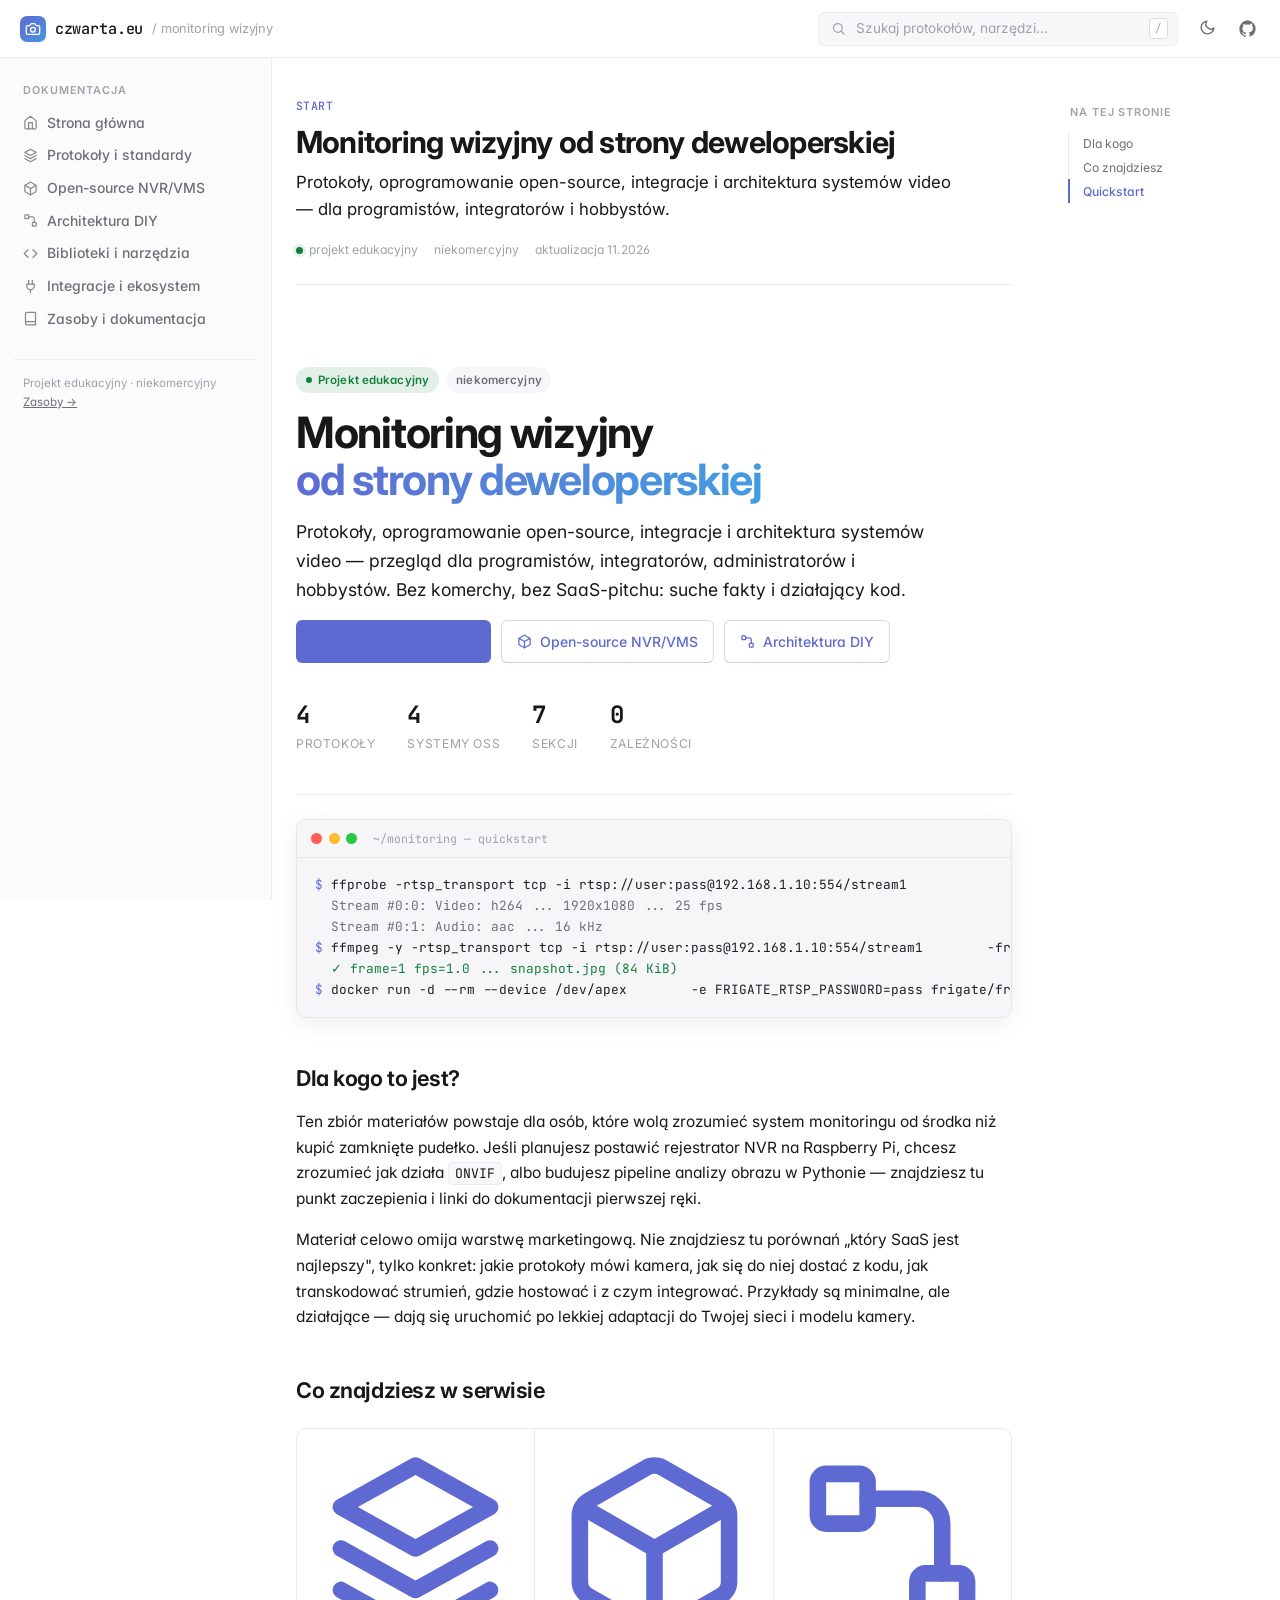
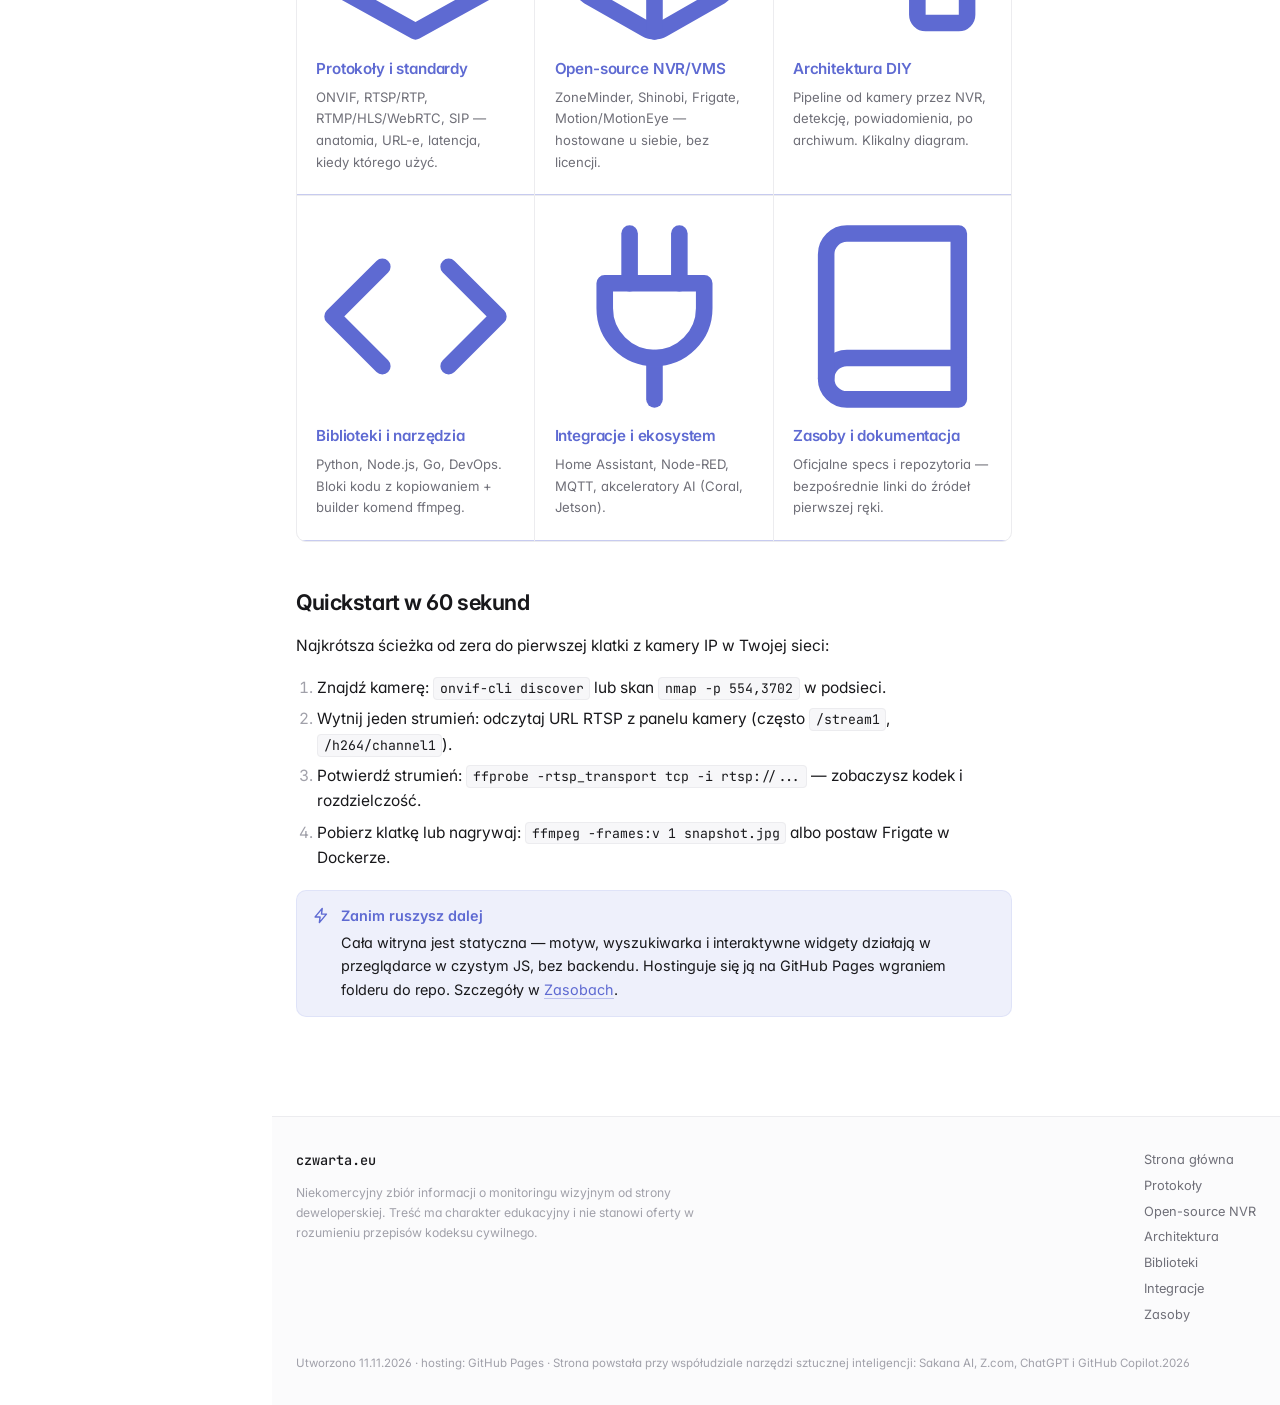
==== commit d669e905: "Update index.html" ====
--- a/index.html
+++ b/index.html
@@ -150,7 +150,7 @@
       <a href="./integration.html">Integracje</a>
       <a href="./resources.html">Zasoby</a>
     </div>
-    <div class="footer-copy">Utworzono 11.11.2026 · hosting: GitHub Pages · <span data-year>2026</span></div>
+    <div class="footer-copy">Utworzono 11.11.2026 · hosting: GitHub Pages · Strona powstała przy współudziale narzędzi sztucznej inteligencji: Sakana AI, Z.com, ChatGPT i GitHub Copilot.<span data-year>2026</span></div>
   </div>
 </footer>
 <script src="./assets/app.js"></script>
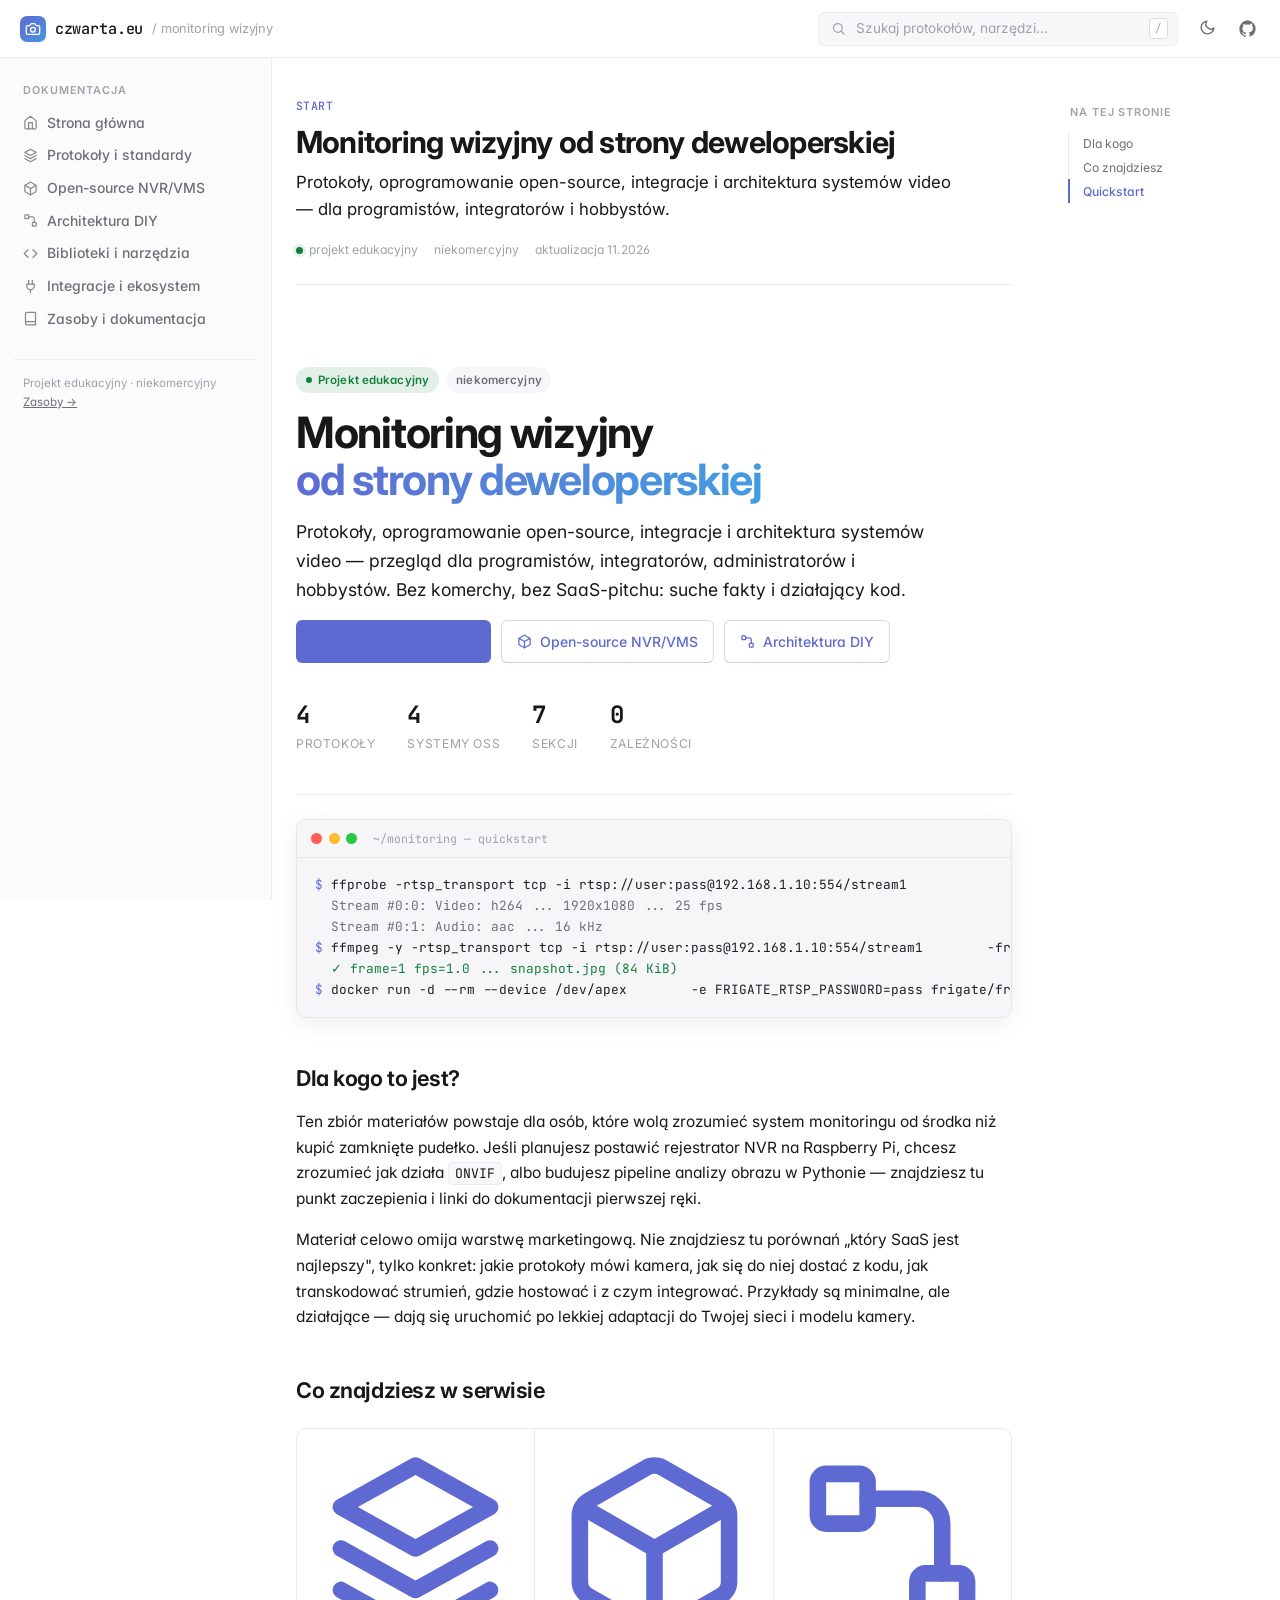
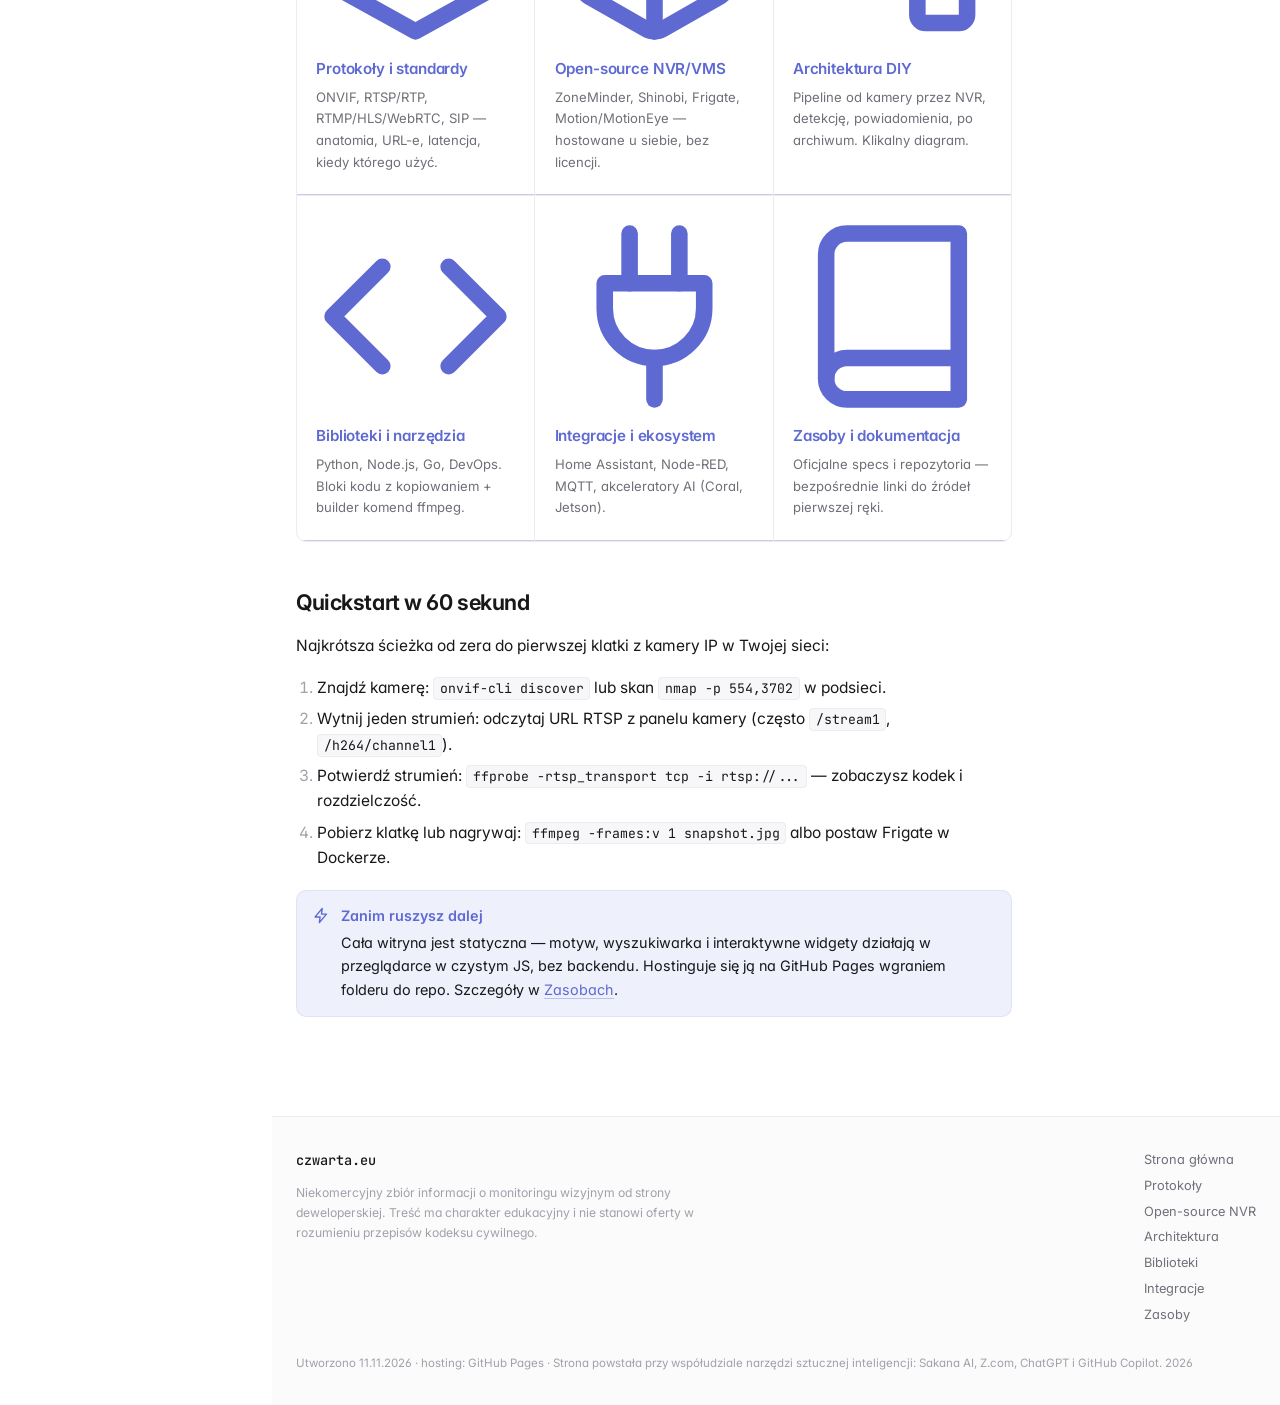
==== commit dffc91f5: "Update index.html" ====
--- a/index.html
+++ b/index.html
@@ -150,7 +150,7 @@
       <a href="./integration.html">Integracje</a>
       <a href="./resources.html">Zasoby</a>
     </div>
-    <div class="footer-copy">Utworzono 11.11.2026 · hosting: GitHub Pages · Strona powstała przy współudziale narzędzi sztucznej inteligencji: Sakana AI, Z.com, ChatGPT i GitHub Copilot.<span data-year>2026</span></div>
+    <div class="footer-copy">Utworzono 11.11.2026 · hosting: GitHub Pages · Strona powstała przy współudziale narzędzi sztucznej inteligencji: Sakana AI, Z.com, ChatGPT i GitHub Copilot. <span data-year>2026</span></div>
   </div>
 </footer>
 <script src="./assets/app.js"></script>
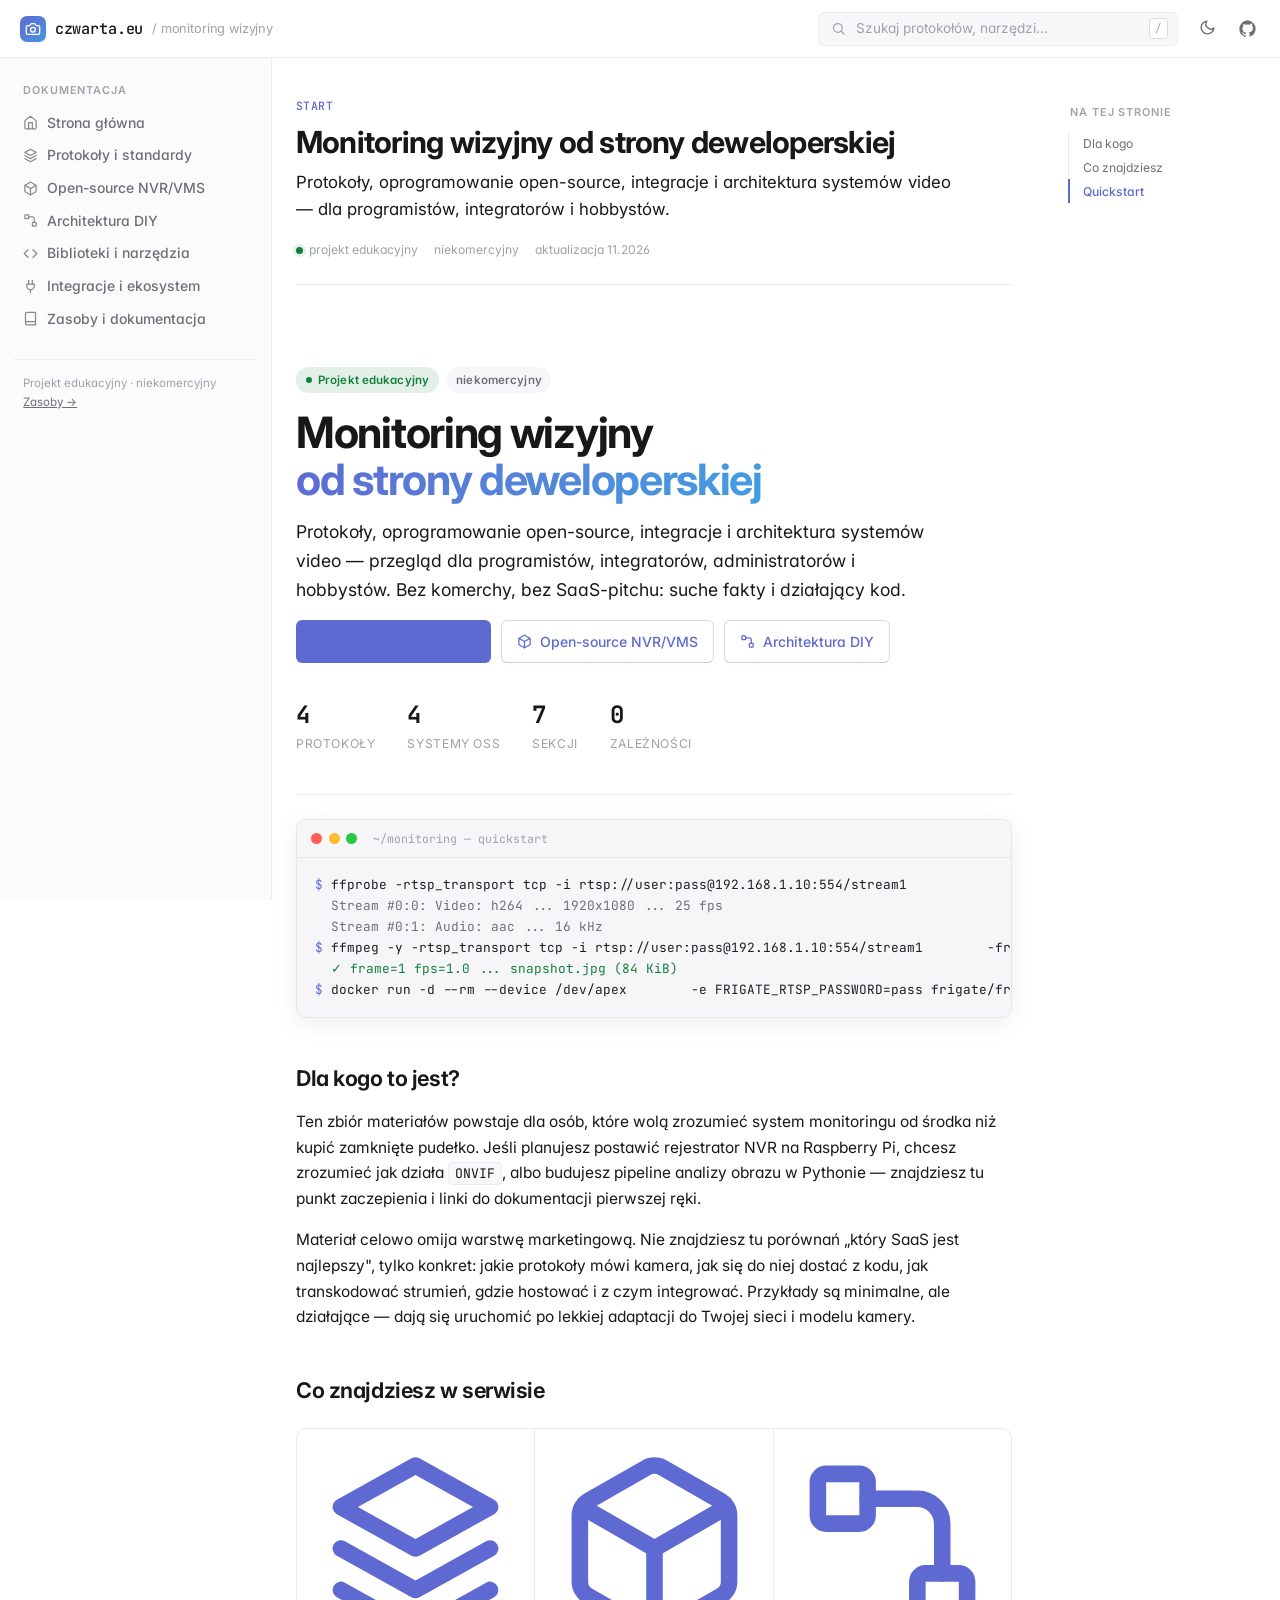
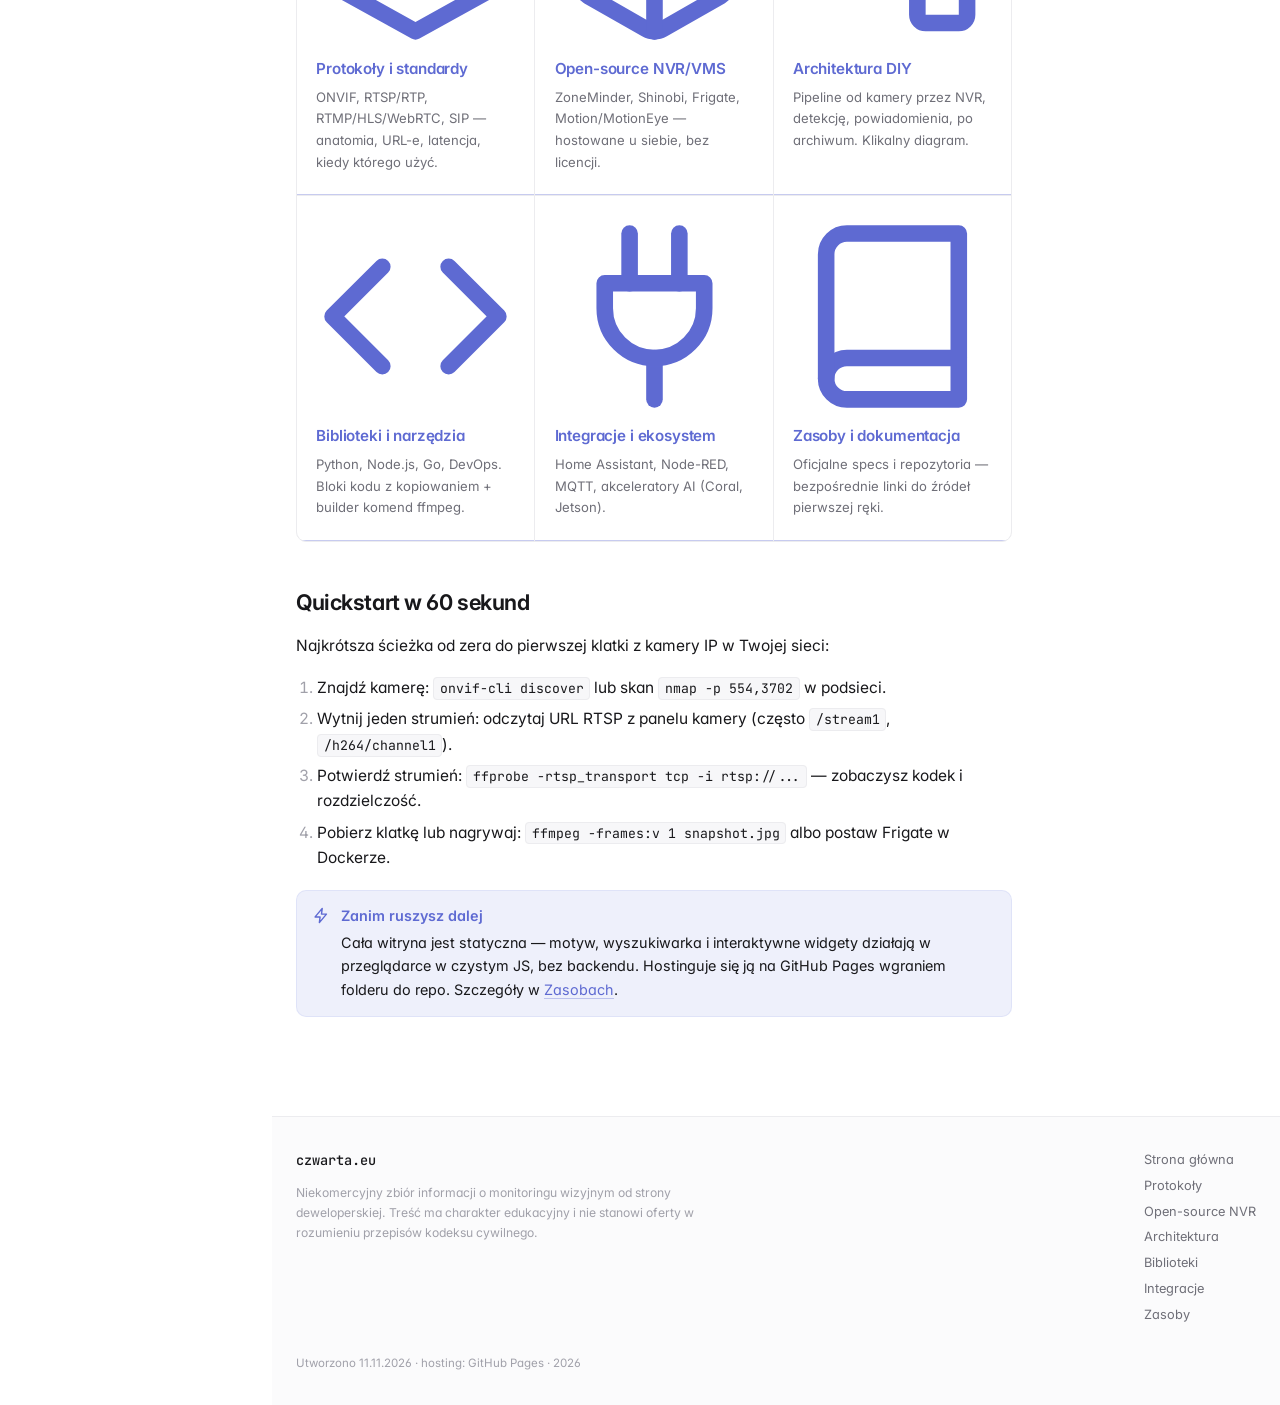
==== commit b4859aa3: "Update index.html" ====
--- a/index.html
+++ b/index.html
@@ -150,7 +150,7 @@
       <a href="./integration.html">Integracje</a>
       <a href="./resources.html">Zasoby</a>
     </div>
-    <div class="footer-copy">Utworzono 11.11.2026 · hosting: GitHub Pages · Strona powstała przy współudziale narzędzi sztucznej inteligencji: Sakana AI, Z.com, ChatGPT i GitHub Copilot. <span data-year>2026</span></div>
+    <div class="footer-copy">Utworzono 11.11.2026 · hosting: GitHub Pages · <span data-year>2026</span></div>
   </div>
 </footer>
 <script src="./assets/app.js"></script>
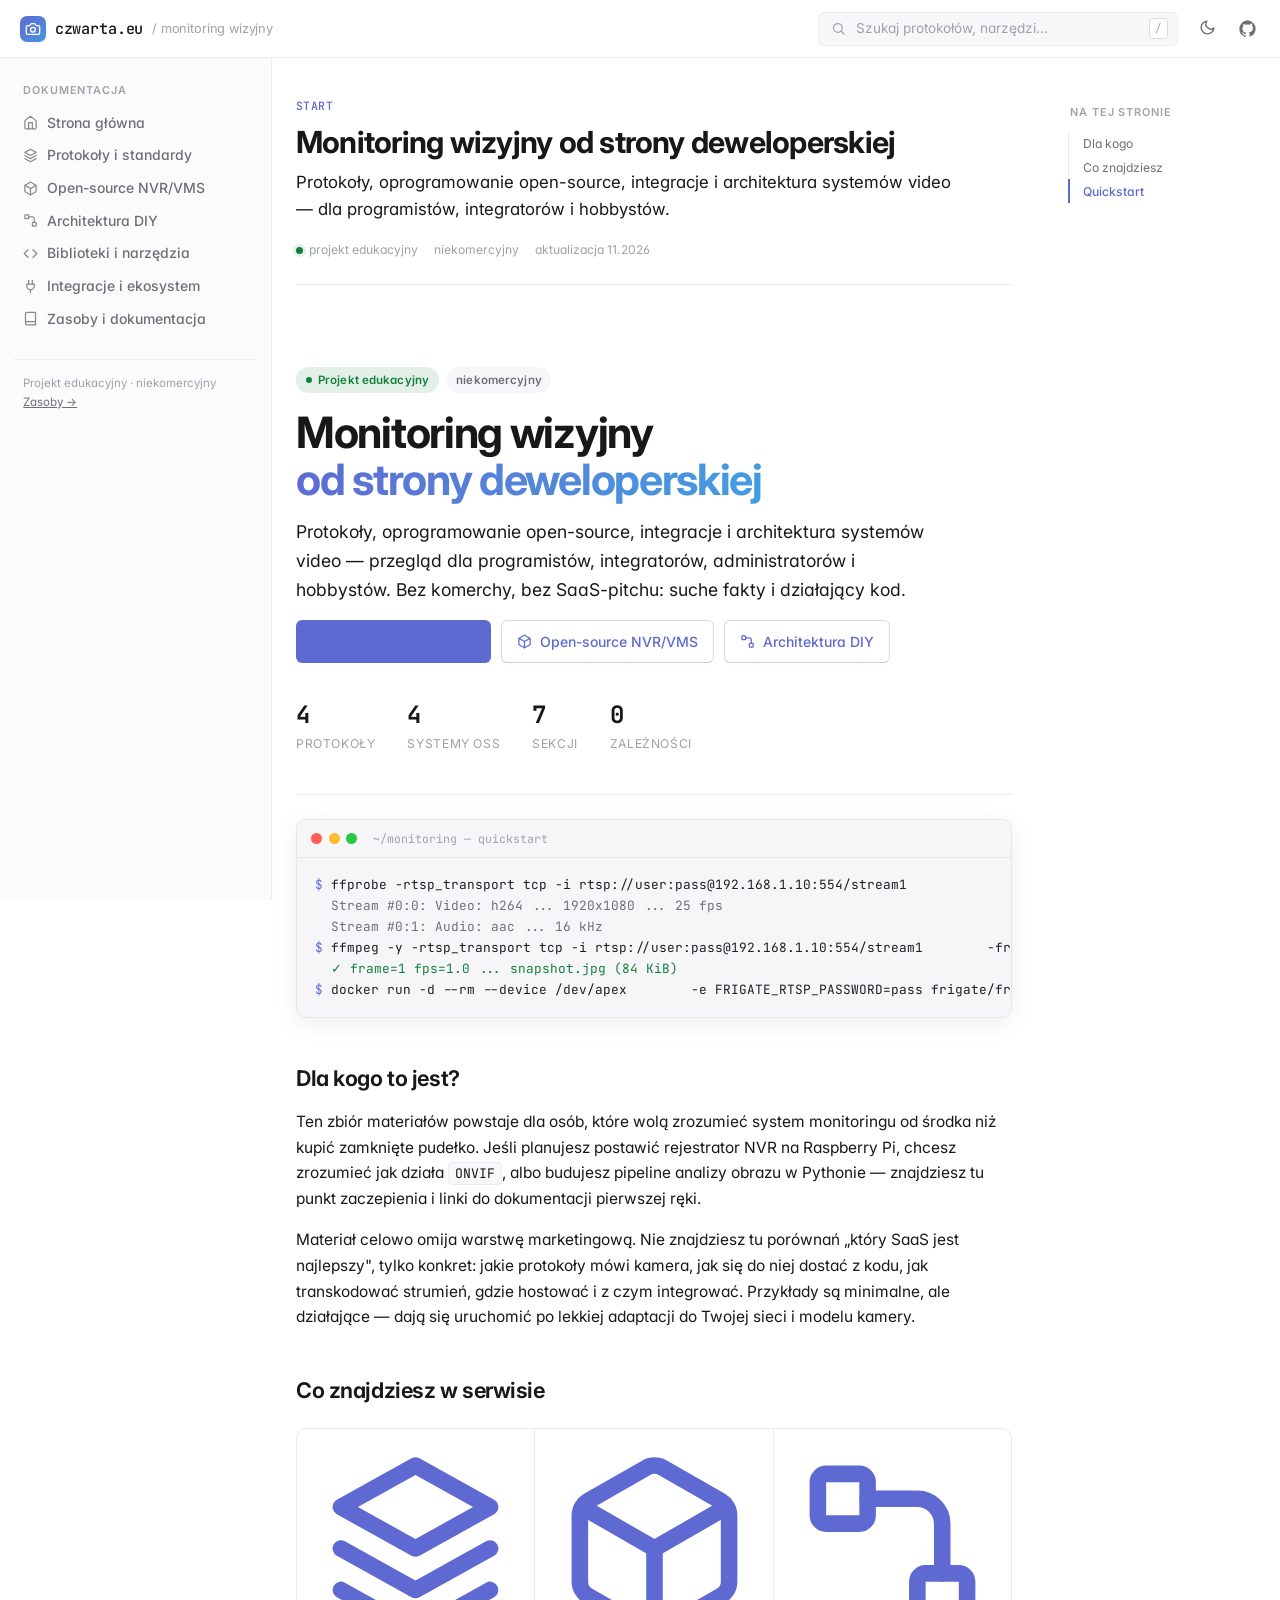
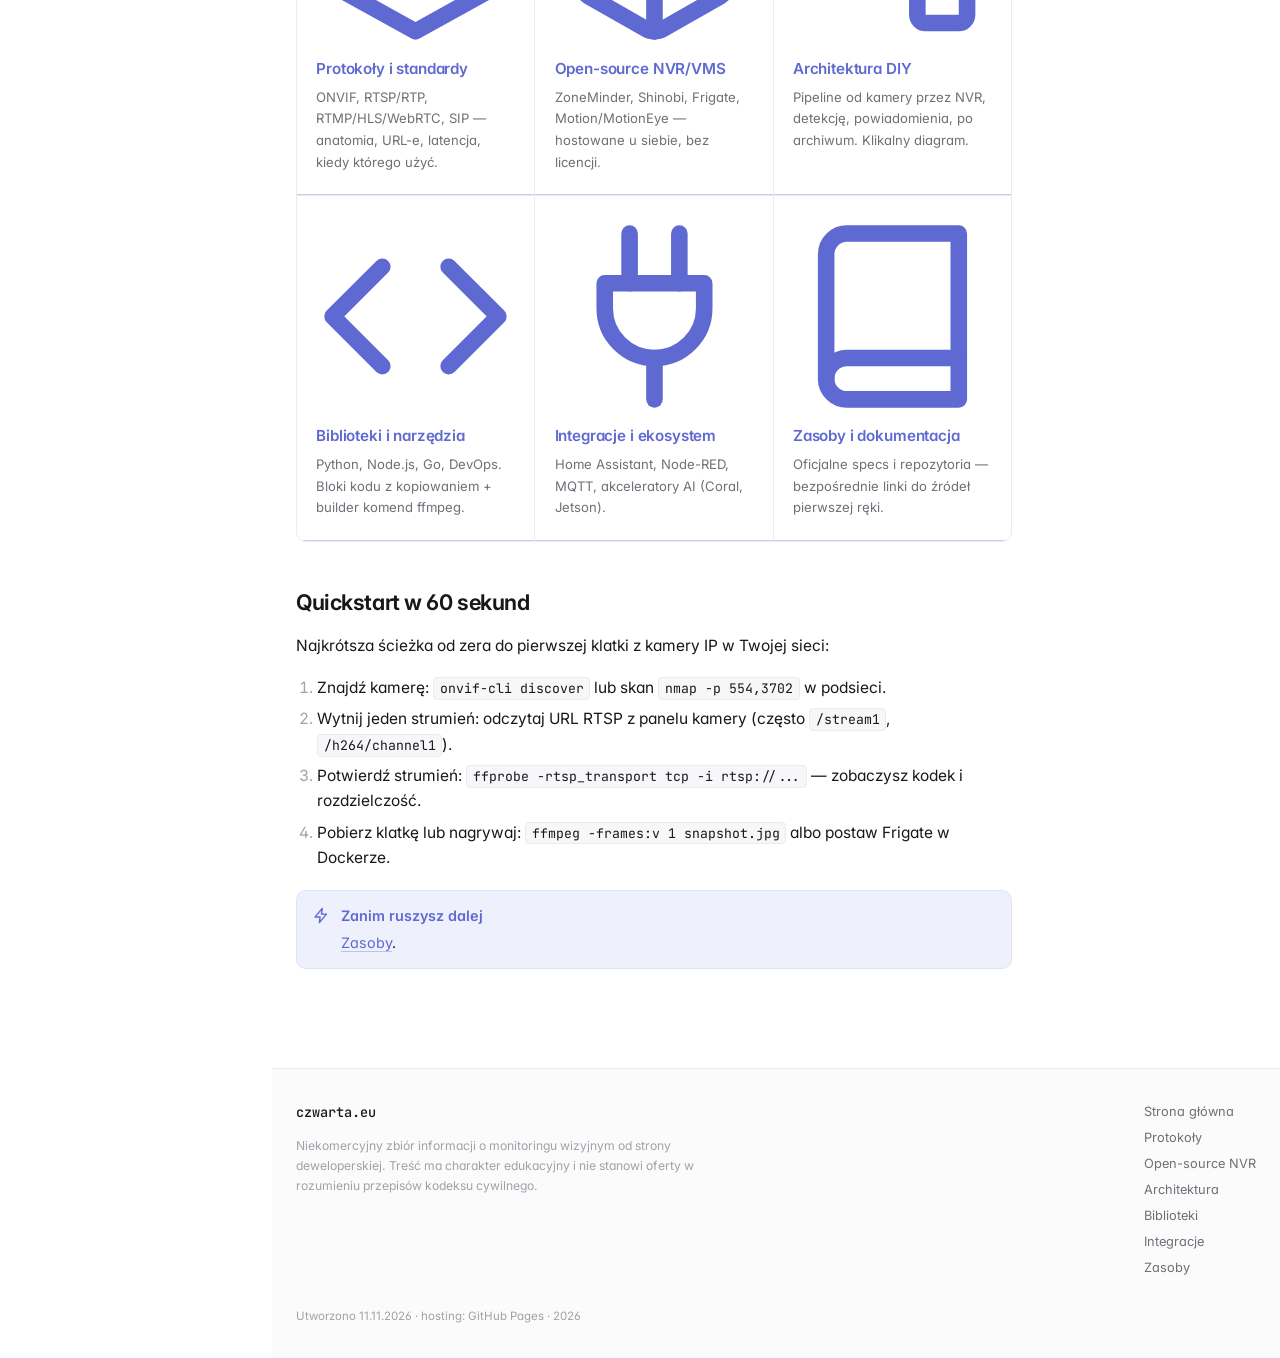
==== commit 7d02d1da: "Update index.html" ====
--- a/index.html
+++ b/index.html
@@ -120,7 +120,7 @@
   <li>Potwierdź strumień: <code>ffprobe -rtsp_transport tcp -i rtsp://...</code> — zobaczysz kodek i rozdzielczość.</li>
   <li>Pobierz klatkę lub nagrywaj: <code>ffmpeg -frames:v 1 snapshot.jpg</code> albo postaw Frigate w Dockerze.</li>
 </ol>
-<div class="callout callout-note"><span class="callout-ico" aria-hidden="true"><svg viewBox="0 0 24 24" fill="none" stroke="currentColor" stroke-width="2" stroke-linecap="round" stroke-linejoin="round"><path d="M13 2 3 14h7l-1 8 10-12h-7l1-8Z"/></svg></span><div class="callout-body"><div class="callout-title">Zanim ruszysz dalej</div><p>Cała witryna jest statyczna — motyw, wyszukiwarka i interaktywne widgety działają w przeglądarce w czystym JS, bez backendu. Hostinguje się ją na GitHub Pages wgraniem folderu do repo. Szczegóły w <a href="./resources.html">Zasobach</a>.</p></div></div>
+<div class="callout callout-note"><span class="callout-ico" aria-hidden="true"><svg viewBox="0 0 24 24" fill="none" stroke="currentColor" stroke-width="2" stroke-linecap="round" stroke-linejoin="round"><path d="M13 2 3 14h7l-1 8 10-12h-7l1-8Z"/></svg></span><div class="callout-body"><div class="callout-title">Zanim ruszysz dalej</div><p> <a href="./resources.html">Zasoby</a>.</p></div></div>
 
       </div>
 <aside class="toc" data-toc aria-label="Spis treści">
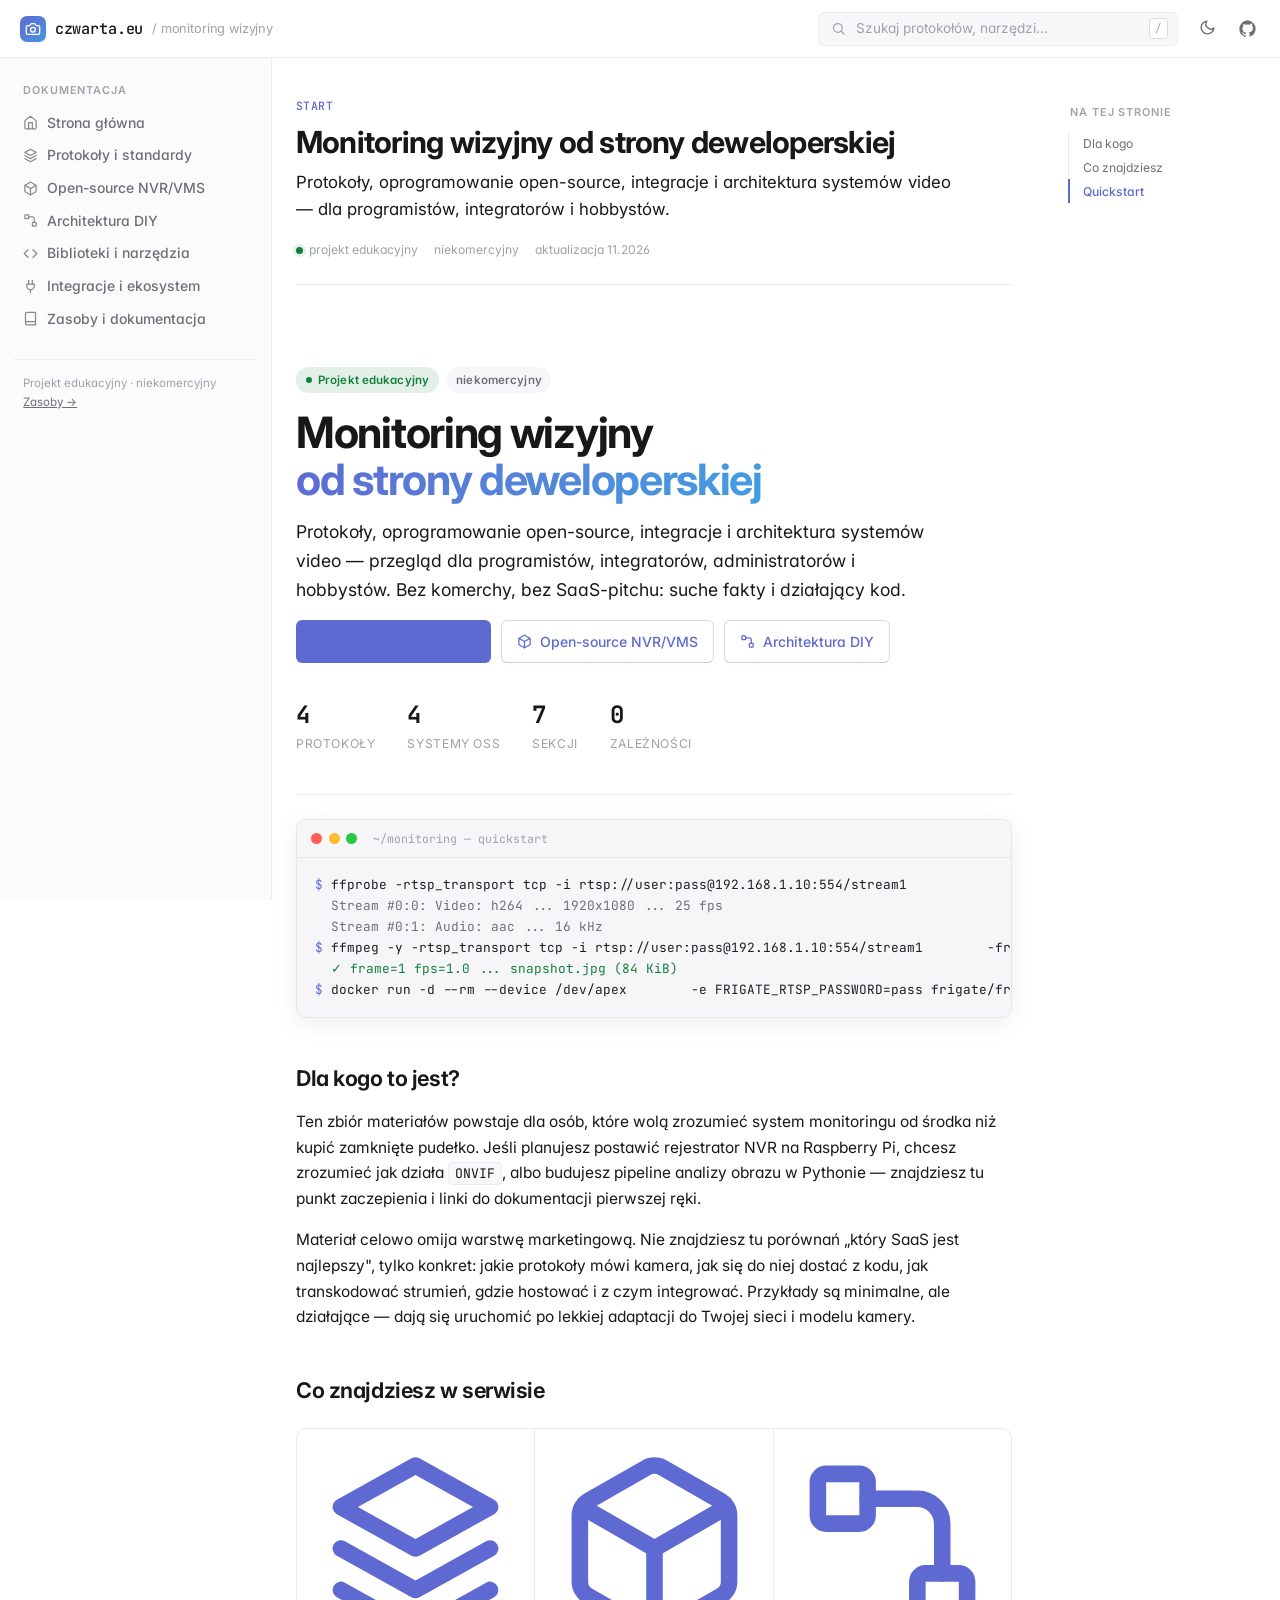
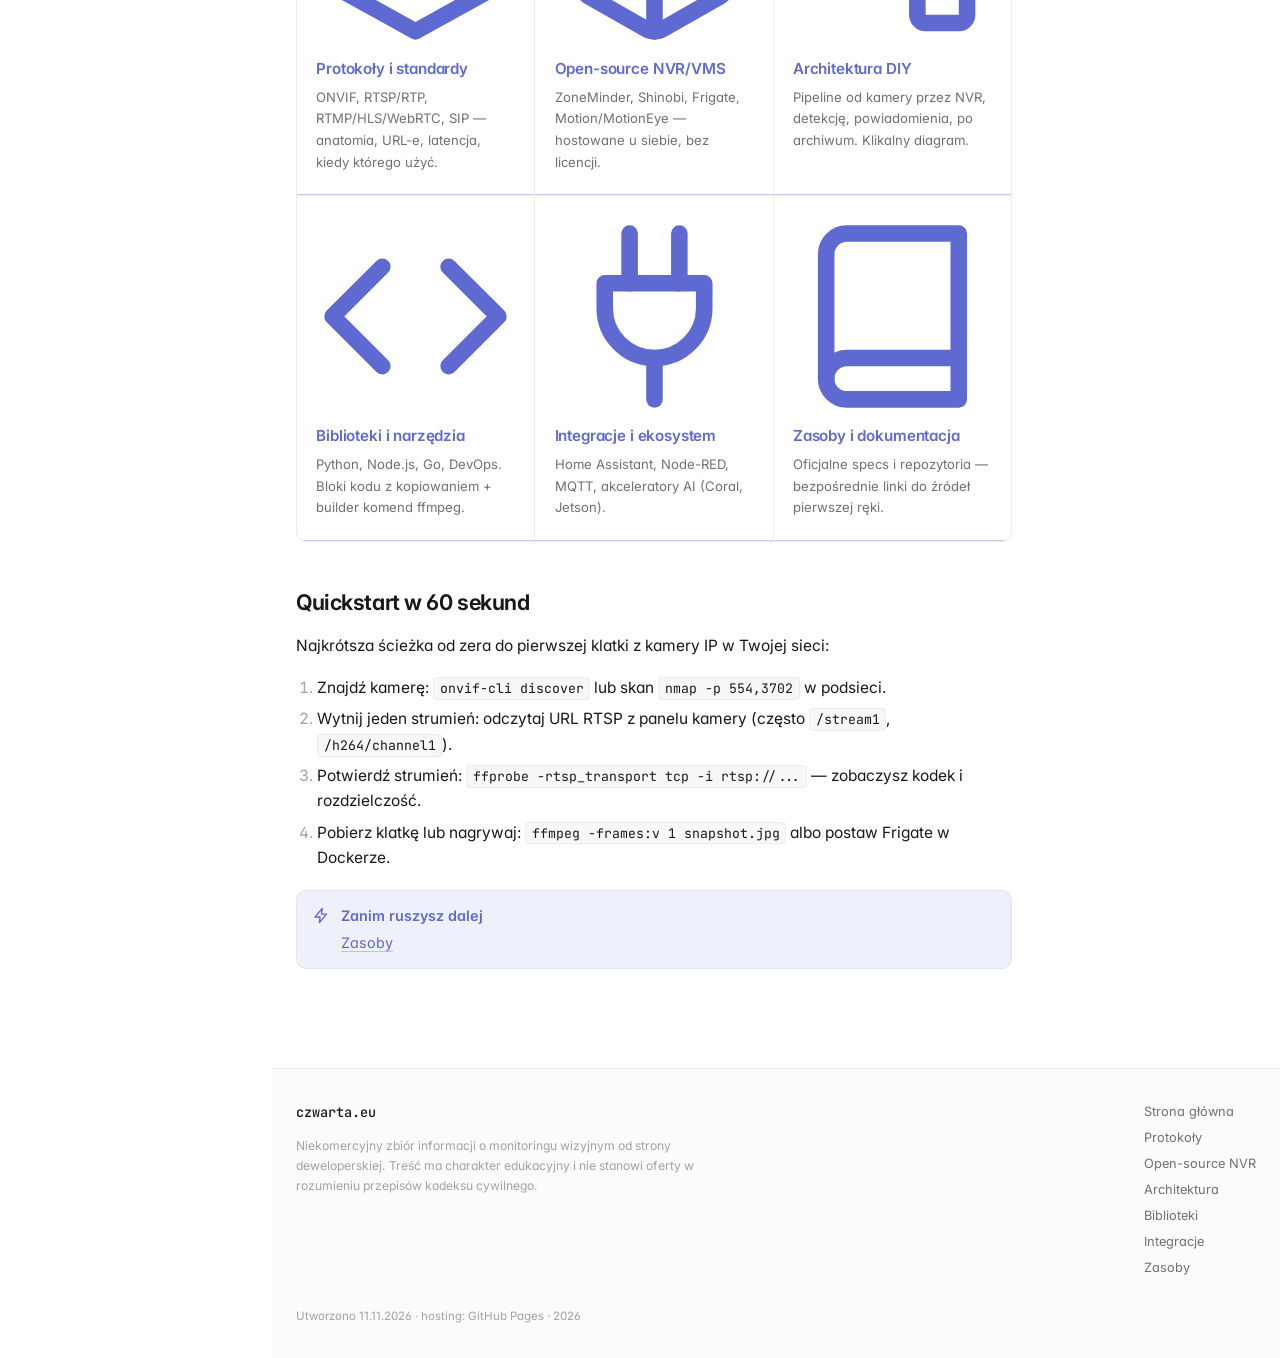
==== commit a95f633f: "Update index.html" ====
--- a/index.html
+++ b/index.html
@@ -120,7 +120,7 @@
   <li>Potwierdź strumień: <code>ffprobe -rtsp_transport tcp -i rtsp://...</code> — zobaczysz kodek i rozdzielczość.</li>
   <li>Pobierz klatkę lub nagrywaj: <code>ffmpeg -frames:v 1 snapshot.jpg</code> albo postaw Frigate w Dockerze.</li>
 </ol>
-<div class="callout callout-note"><span class="callout-ico" aria-hidden="true"><svg viewBox="0 0 24 24" fill="none" stroke="currentColor" stroke-width="2" stroke-linecap="round" stroke-linejoin="round"><path d="M13 2 3 14h7l-1 8 10-12h-7l1-8Z"/></svg></span><div class="callout-body"><div class="callout-title">Zanim ruszysz dalej</div><p> <a href="./resources.html">Zasoby</a>.</p></div></div>
+<div class="callout callout-note"><span class="callout-ico" aria-hidden="true"><svg viewBox="0 0 24 24" fill="none" stroke="currentColor" stroke-width="2" stroke-linecap="round" stroke-linejoin="round"><path d="M13 2 3 14h7l-1 8 10-12h-7l1-8Z"/></svg></span><div class="callout-body"><div class="callout-title">Zanim ruszysz dalej</div><p> <a href="./resources.html">Zasoby</a></p></div></div>
 
       </div>
 <aside class="toc" data-toc aria-label="Spis treści">
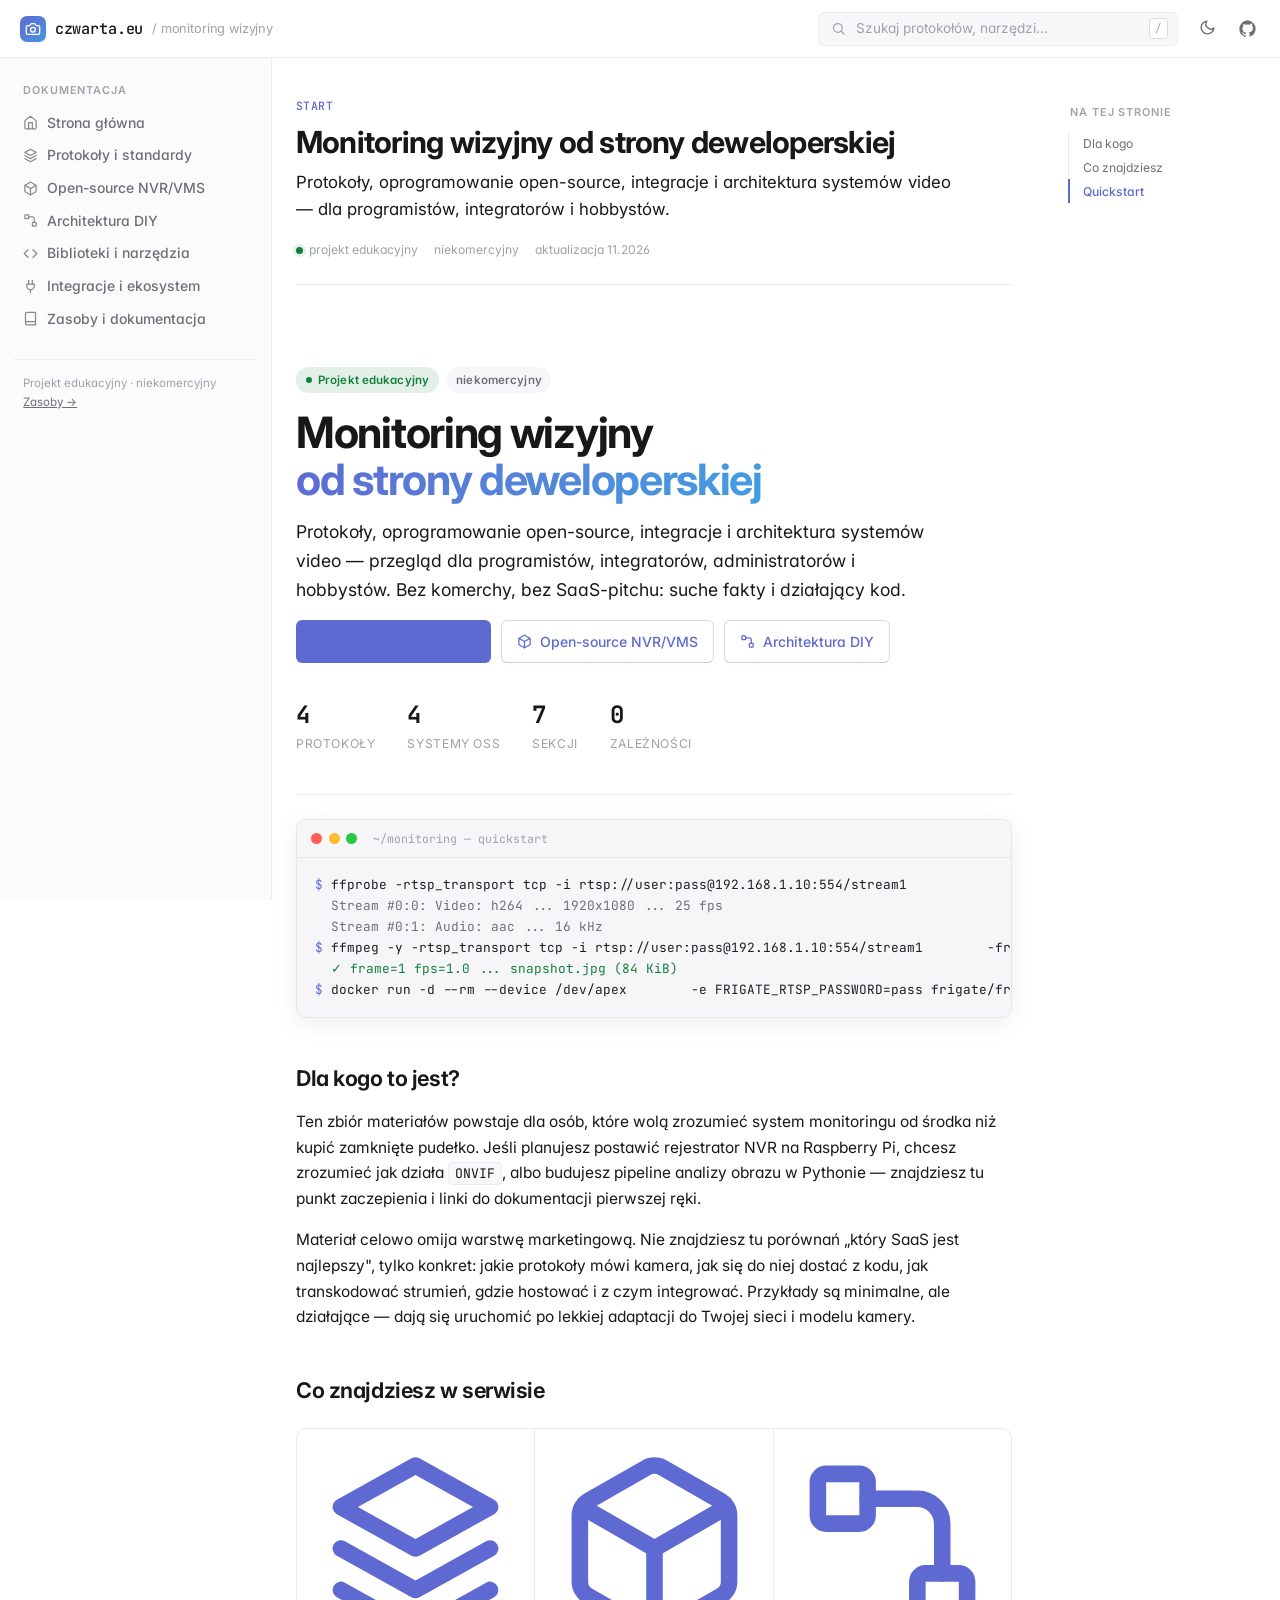
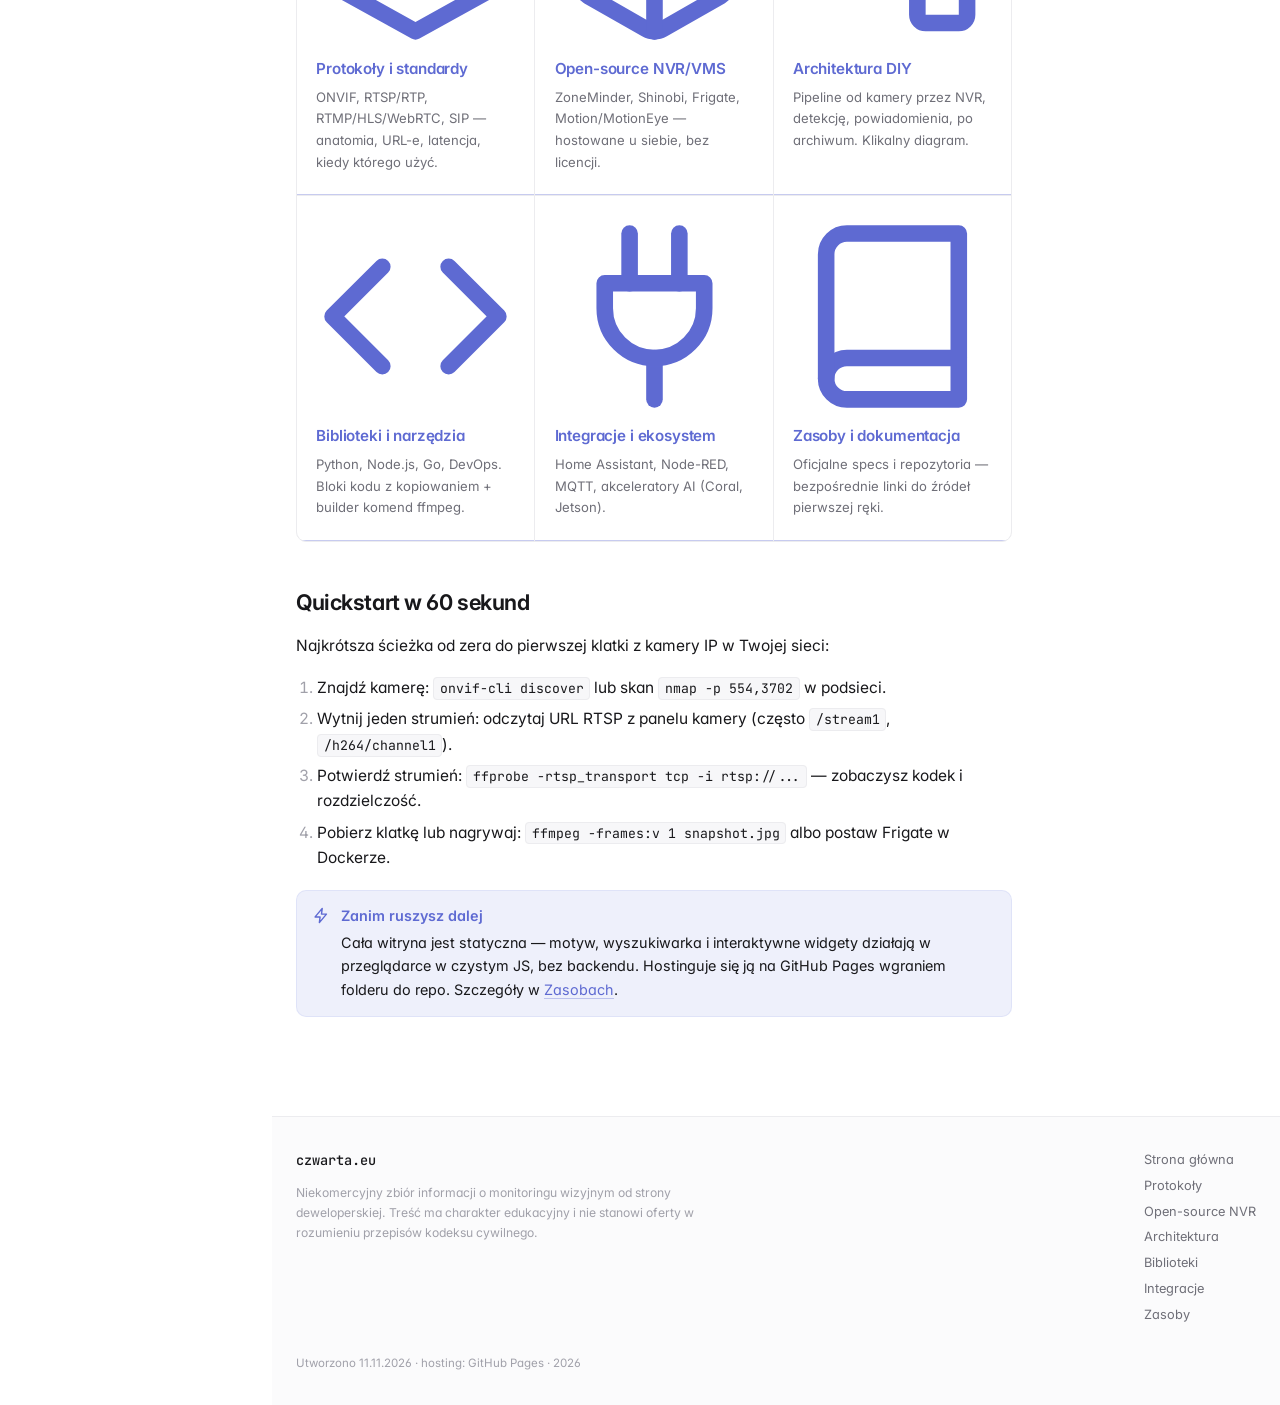
==== commit 948319c9: "Refactor shared footer across all pages" ====
--- a/index.html
+++ b/index.html
@@ -120,7 +120,7 @@
   <li>Potwierdź strumień: <code>ffprobe -rtsp_transport tcp -i rtsp://...</code> — zobaczysz kodek i rozdzielczość.</li>
   <li>Pobierz klatkę lub nagrywaj: <code>ffmpeg -frames:v 1 snapshot.jpg</code> albo postaw Frigate w Dockerze.</li>
 </ol>
-<div class="callout callout-note"><span class="callout-ico" aria-hidden="true"><svg viewBox="0 0 24 24" fill="none" stroke="currentColor" stroke-width="2" stroke-linecap="round" stroke-linejoin="round"><path d="M13 2 3 14h7l-1 8 10-12h-7l1-8Z"/></svg></span><div class="callout-body"><div class="callout-title">Zanim ruszysz dalej</div><p> <a href="./resources.html">Zasoby</a></p></div></div>
+<div class="callout callout-note"><span class="callout-ico" aria-hidden="true"><svg viewBox="0 0 24 24" fill="none" stroke="currentColor" stroke-width="2" stroke-linecap="round" stroke-linejoin="round"><path d="M13 2 3 14h7l-1 8 10-12h-7l1-8Z"/></svg></span><div class="callout-body"><div class="callout-title">Zanim ruszysz dalej</div><p>Cała witryna jest statyczna — motyw, wyszukiwarka i interaktywne widgety działają w przeglądarce w czystym JS, bez backendu. Hostinguje się ją na GitHub Pages wgraniem folderu do repo. Szczegóły w <a href="./resources.html">Zasobach</a>.</p></div></div>
 
       </div>
 <aside class="toc" data-toc aria-label="Spis treści">
@@ -135,24 +135,7 @@
     </div>
   </div>
 </div>
-<footer class="footer">
-  <div class="footer-inner">
-    <div>
-      <div class="footer-brand">czwarta.eu</div>
-      <p class="footer-note">Niekomercyjny zbiór informacji o monitoringu wizyjnym od strony deweloperskiej. Treść ma charakter edukacyjny i nie stanowi oferty w rozumieniu przepisów kodeksu cywilnego.</p>
-    </div>
-    <div class="footer-links">
-      <a href="./index.html">Strona główna</a>
-      <a href="./protocols.html">Protokoły</a>
-      <a href="./oss.html">Open-source NVR</a>
-      <a href="./architecture.html">Architektura</a>
-      <a href="./libraries.html">Biblioteki</a>
-      <a href="./integration.html">Integracje</a>
-      <a href="./resources.html">Zasoby</a>
-    </div>
-    <div class="footer-copy">Utworzono 11.11.2026 · hosting: GitHub Pages · <span data-year>2026</span></div>
-  </div>
-</footer>
+<div data-footer-placeholder aria-busy="true"></div>
 <script src="./assets/app.js"></script>
 </body>
 </html>
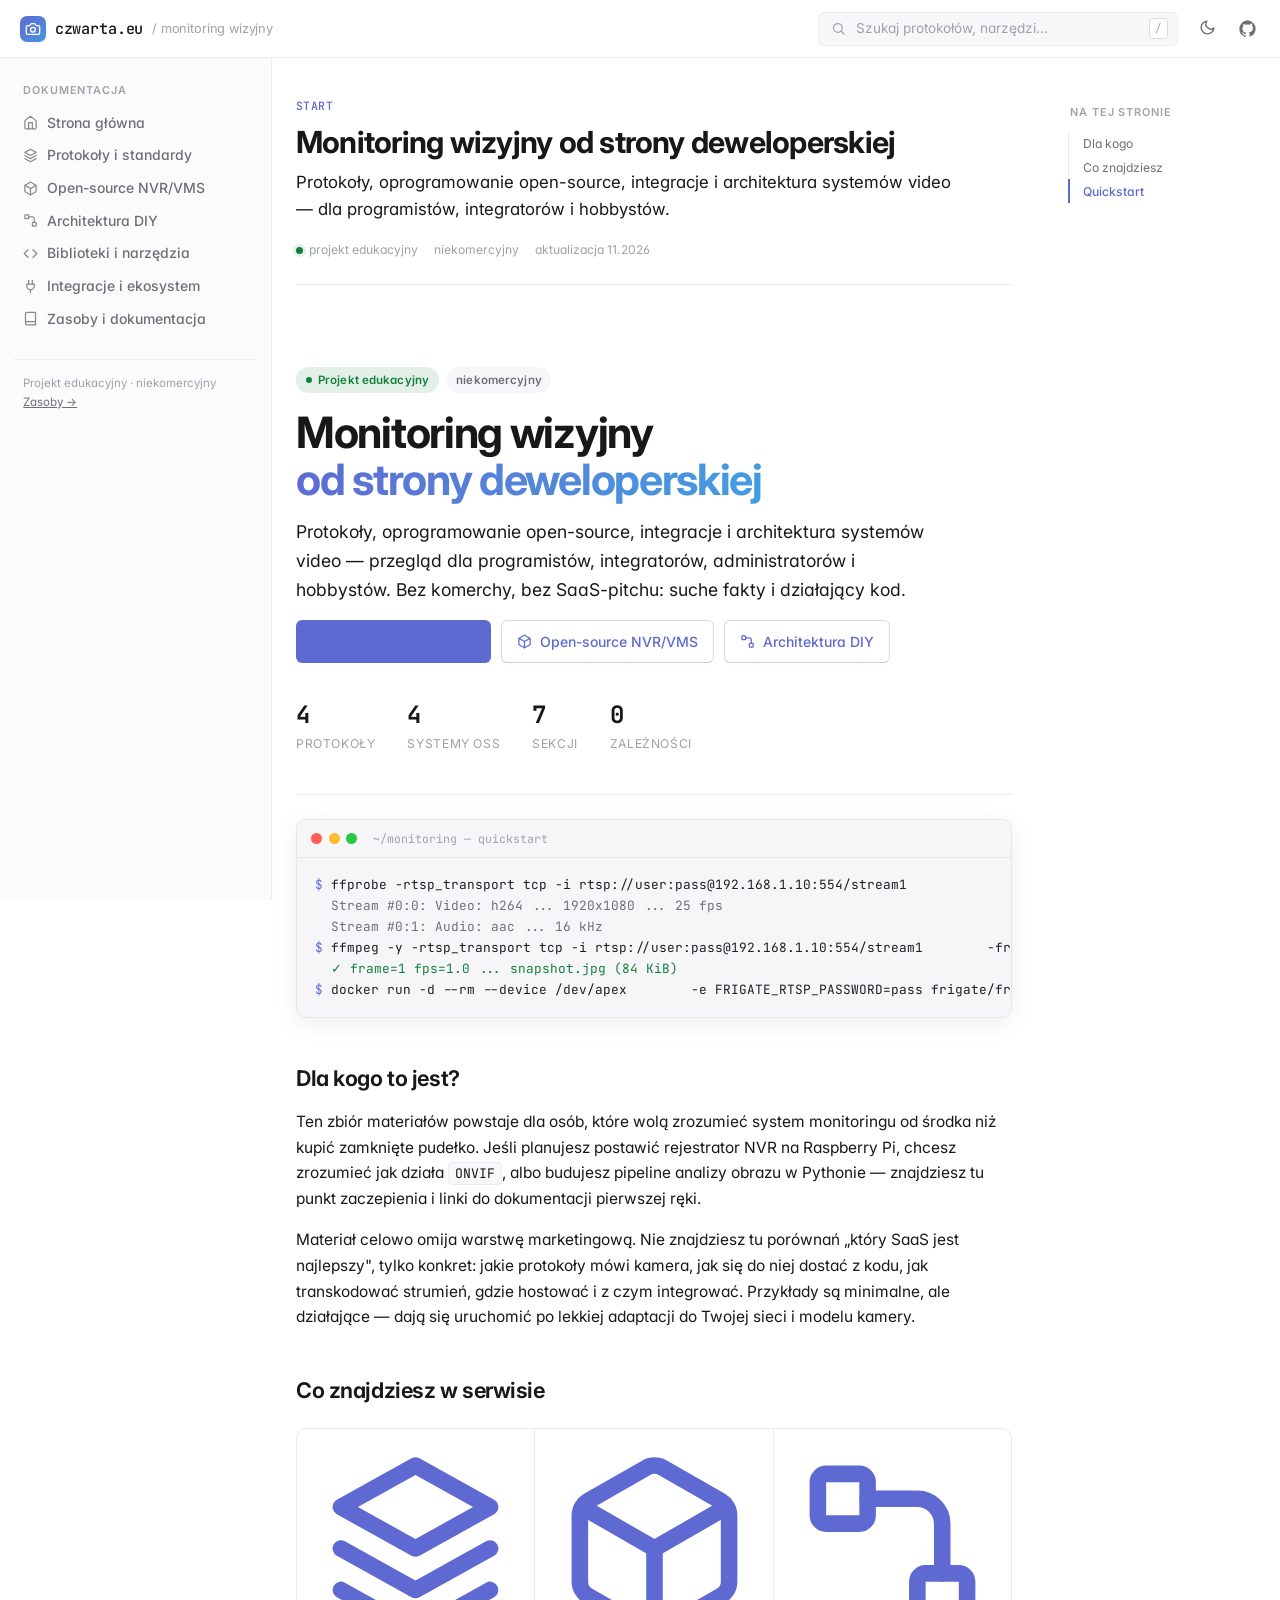
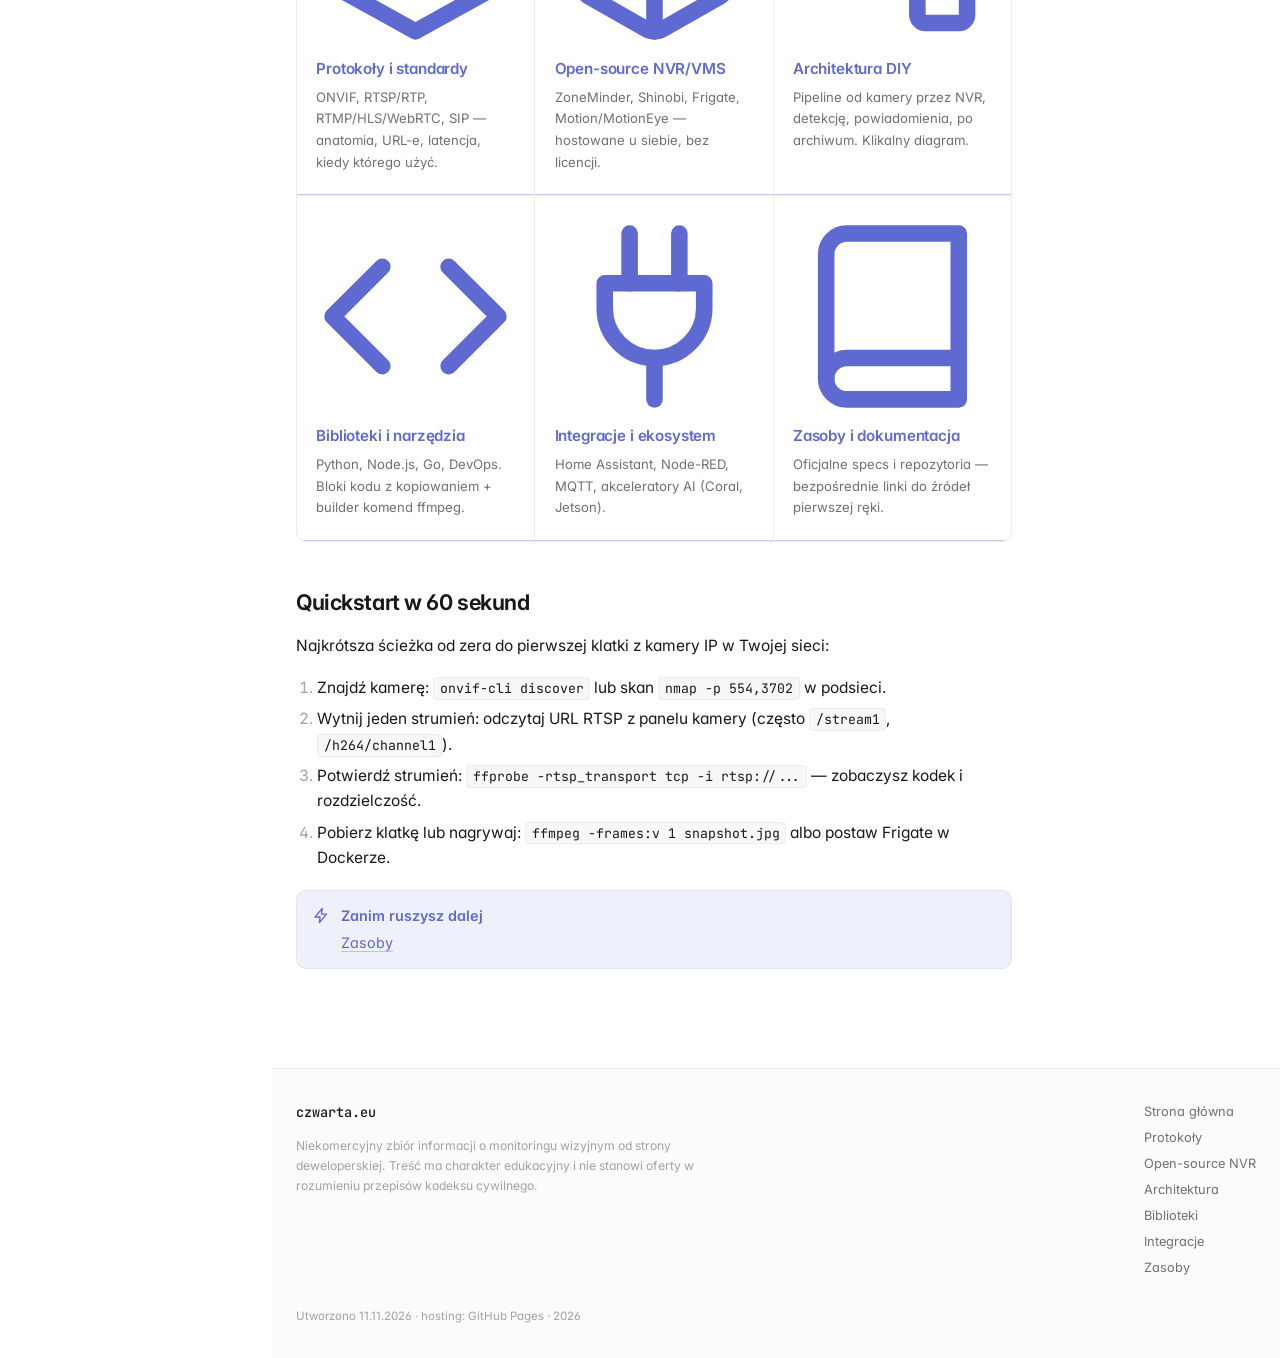
==== commit b4658997: "Merge remote-tracking branch 'origin/main'" ====
--- a/index.html
+++ b/index.html
@@ -120,7 +120,7 @@
   <li>Potwierdź strumień: <code>ffprobe -rtsp_transport tcp -i rtsp://...</code> — zobaczysz kodek i rozdzielczość.</li>
   <li>Pobierz klatkę lub nagrywaj: <code>ffmpeg -frames:v 1 snapshot.jpg</code> albo postaw Frigate w Dockerze.</li>
 </ol>
-<div class="callout callout-note"><span class="callout-ico" aria-hidden="true"><svg viewBox="0 0 24 24" fill="none" stroke="currentColor" stroke-width="2" stroke-linecap="round" stroke-linejoin="round"><path d="M13 2 3 14h7l-1 8 10-12h-7l1-8Z"/></svg></span><div class="callout-body"><div class="callout-title">Zanim ruszysz dalej</div><p>Cała witryna jest statyczna — motyw, wyszukiwarka i interaktywne widgety działają w przeglądarce w czystym JS, bez backendu. Hostinguje się ją na GitHub Pages wgraniem folderu do repo. Szczegóły w <a href="./resources.html">Zasobach</a>.</p></div></div>
+<div class="callout callout-note"><span class="callout-ico" aria-hidden="true"><svg viewBox="0 0 24 24" fill="none" stroke="currentColor" stroke-width="2" stroke-linecap="round" stroke-linejoin="round"><path d="M13 2 3 14h7l-1 8 10-12h-7l1-8Z"/></svg></span><div class="callout-body"><div class="callout-title">Zanim ruszysz dalej</div><p> <a href="./resources.html">Zasoby</a></p></div></div>
 
       </div>
 <aside class="toc" data-toc aria-label="Spis treści">
